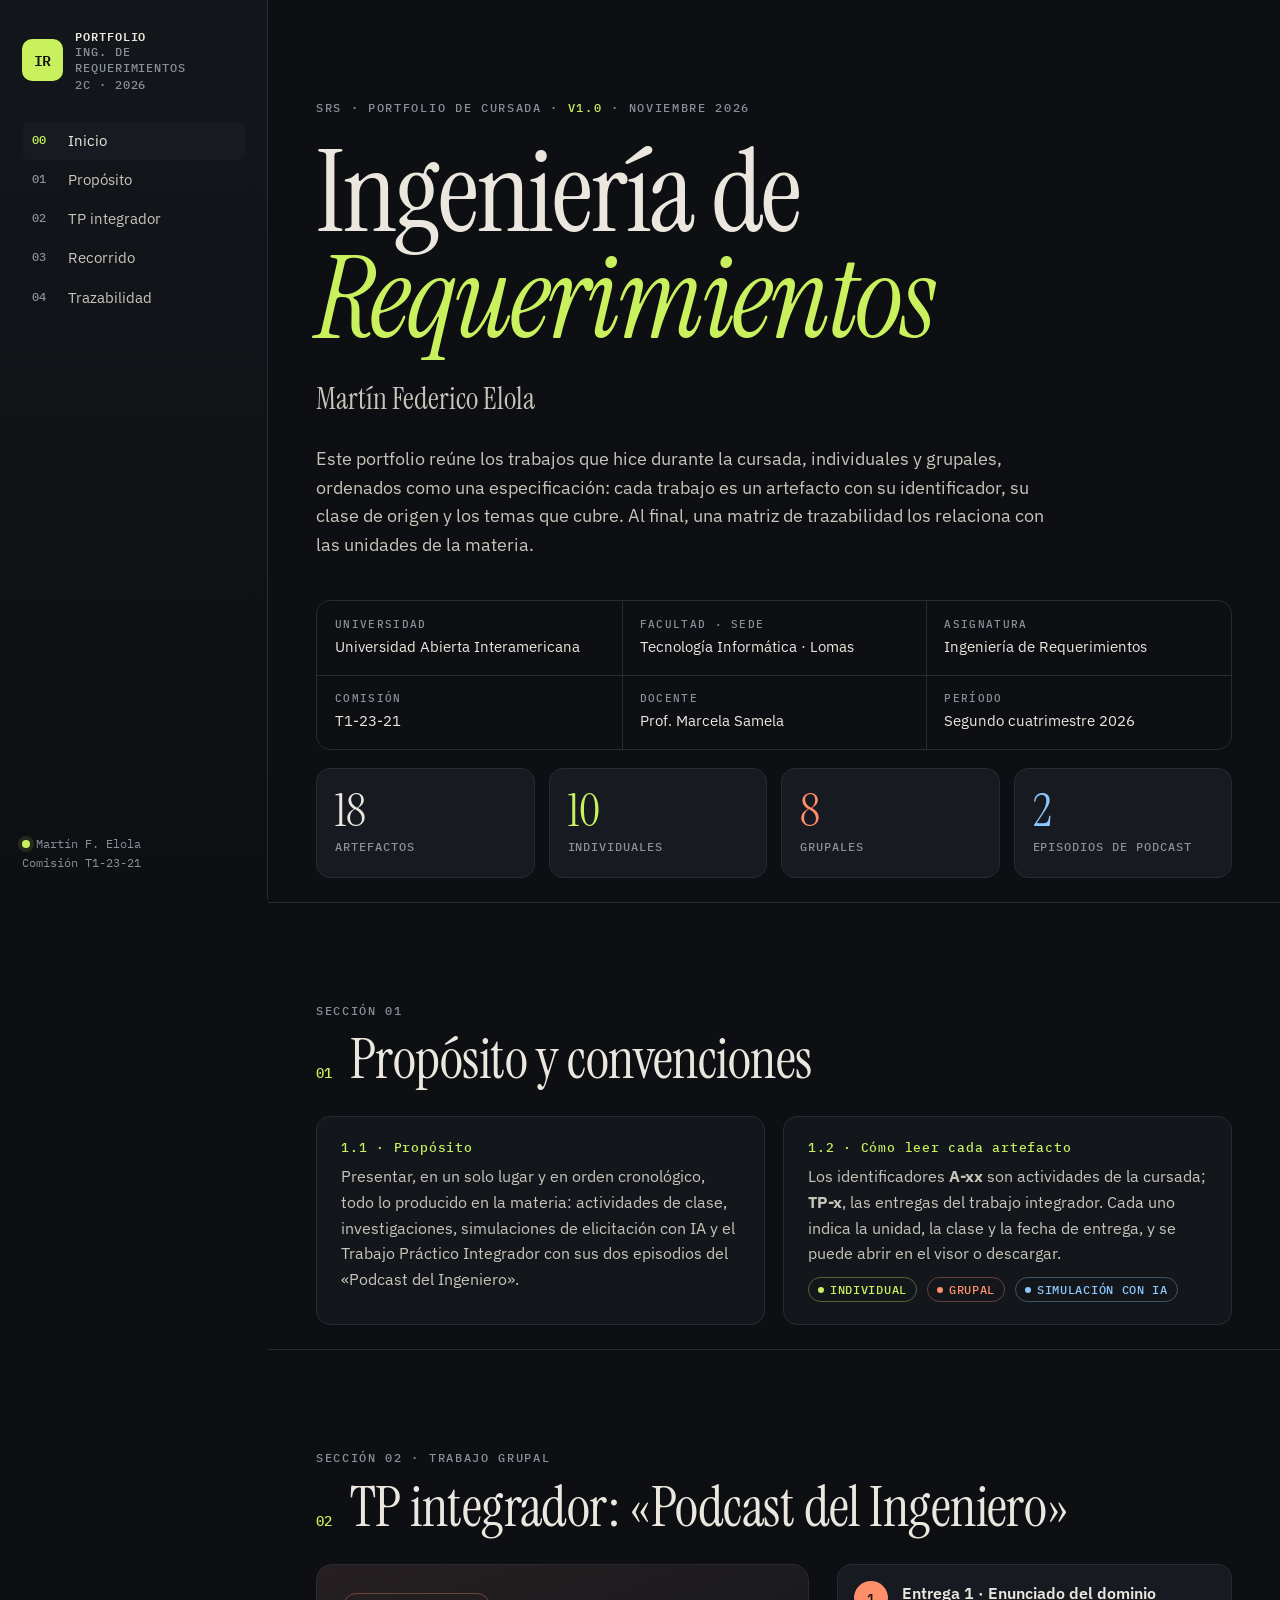
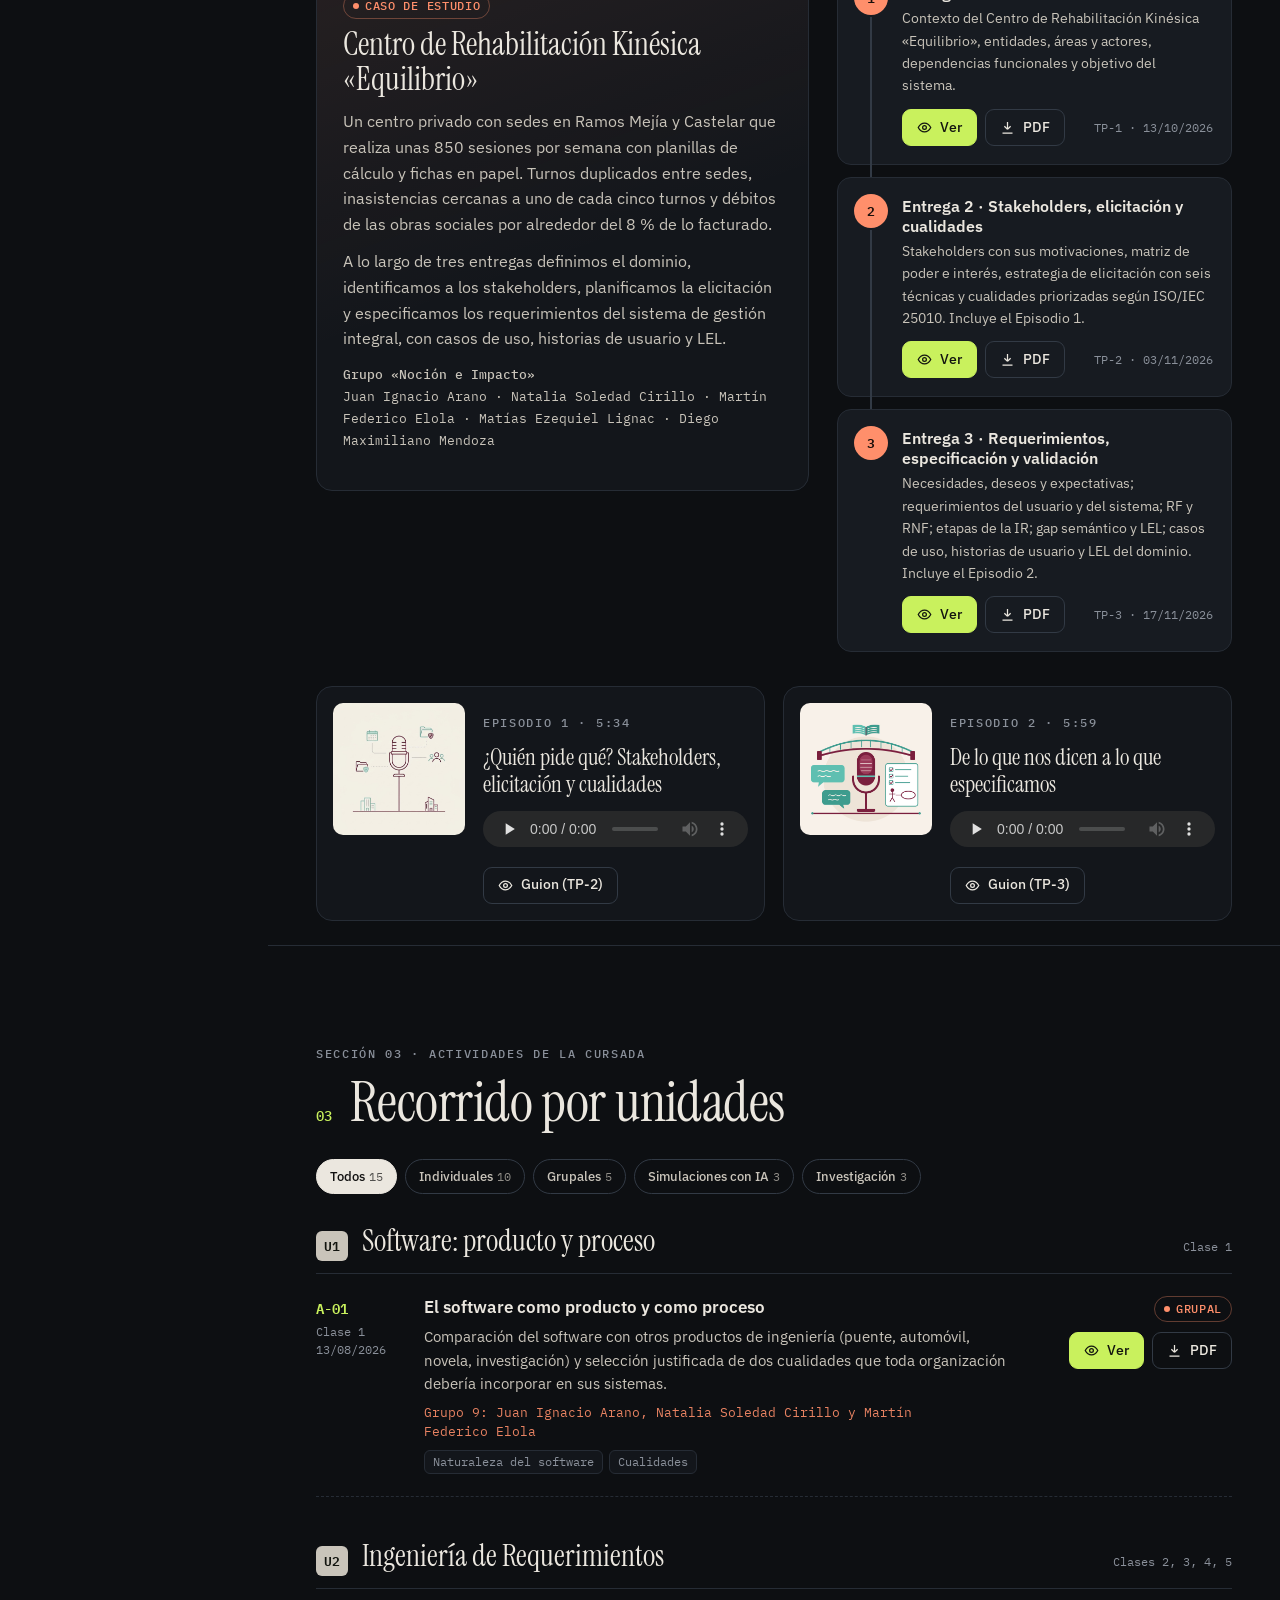
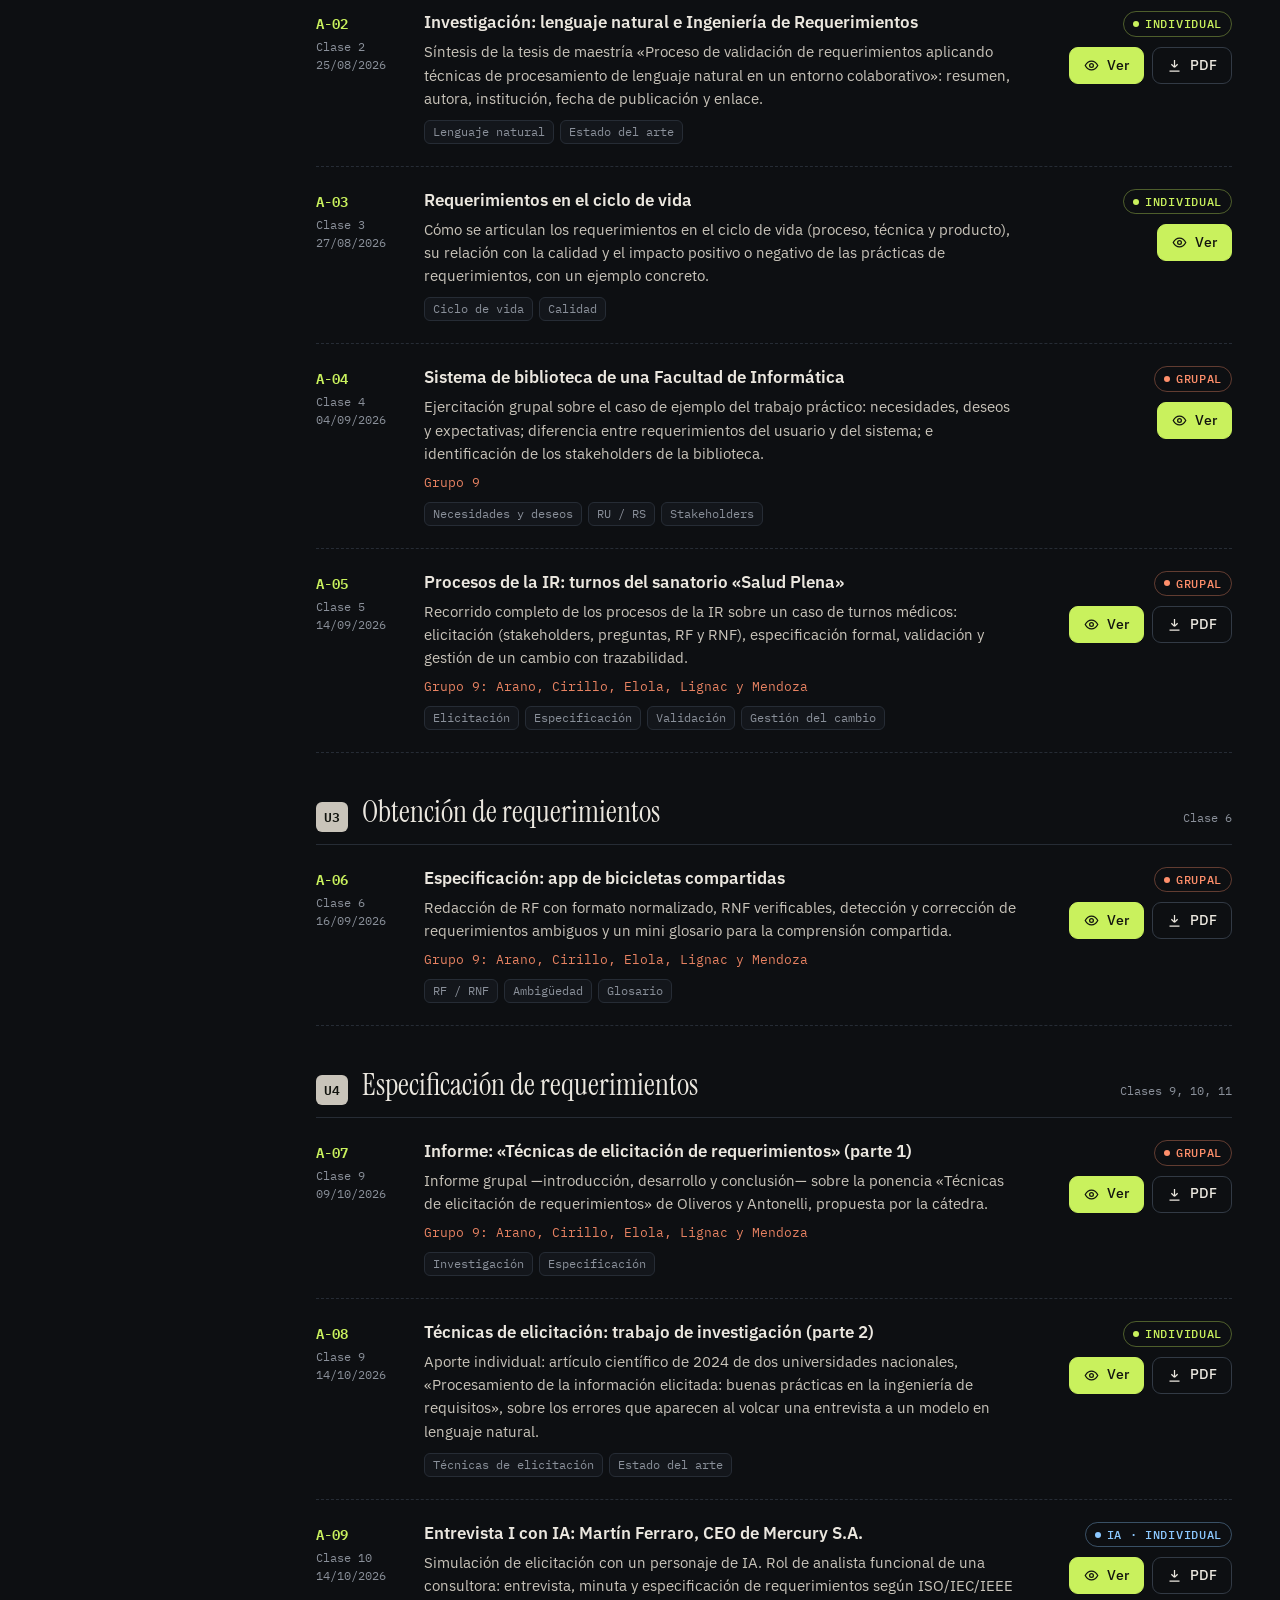
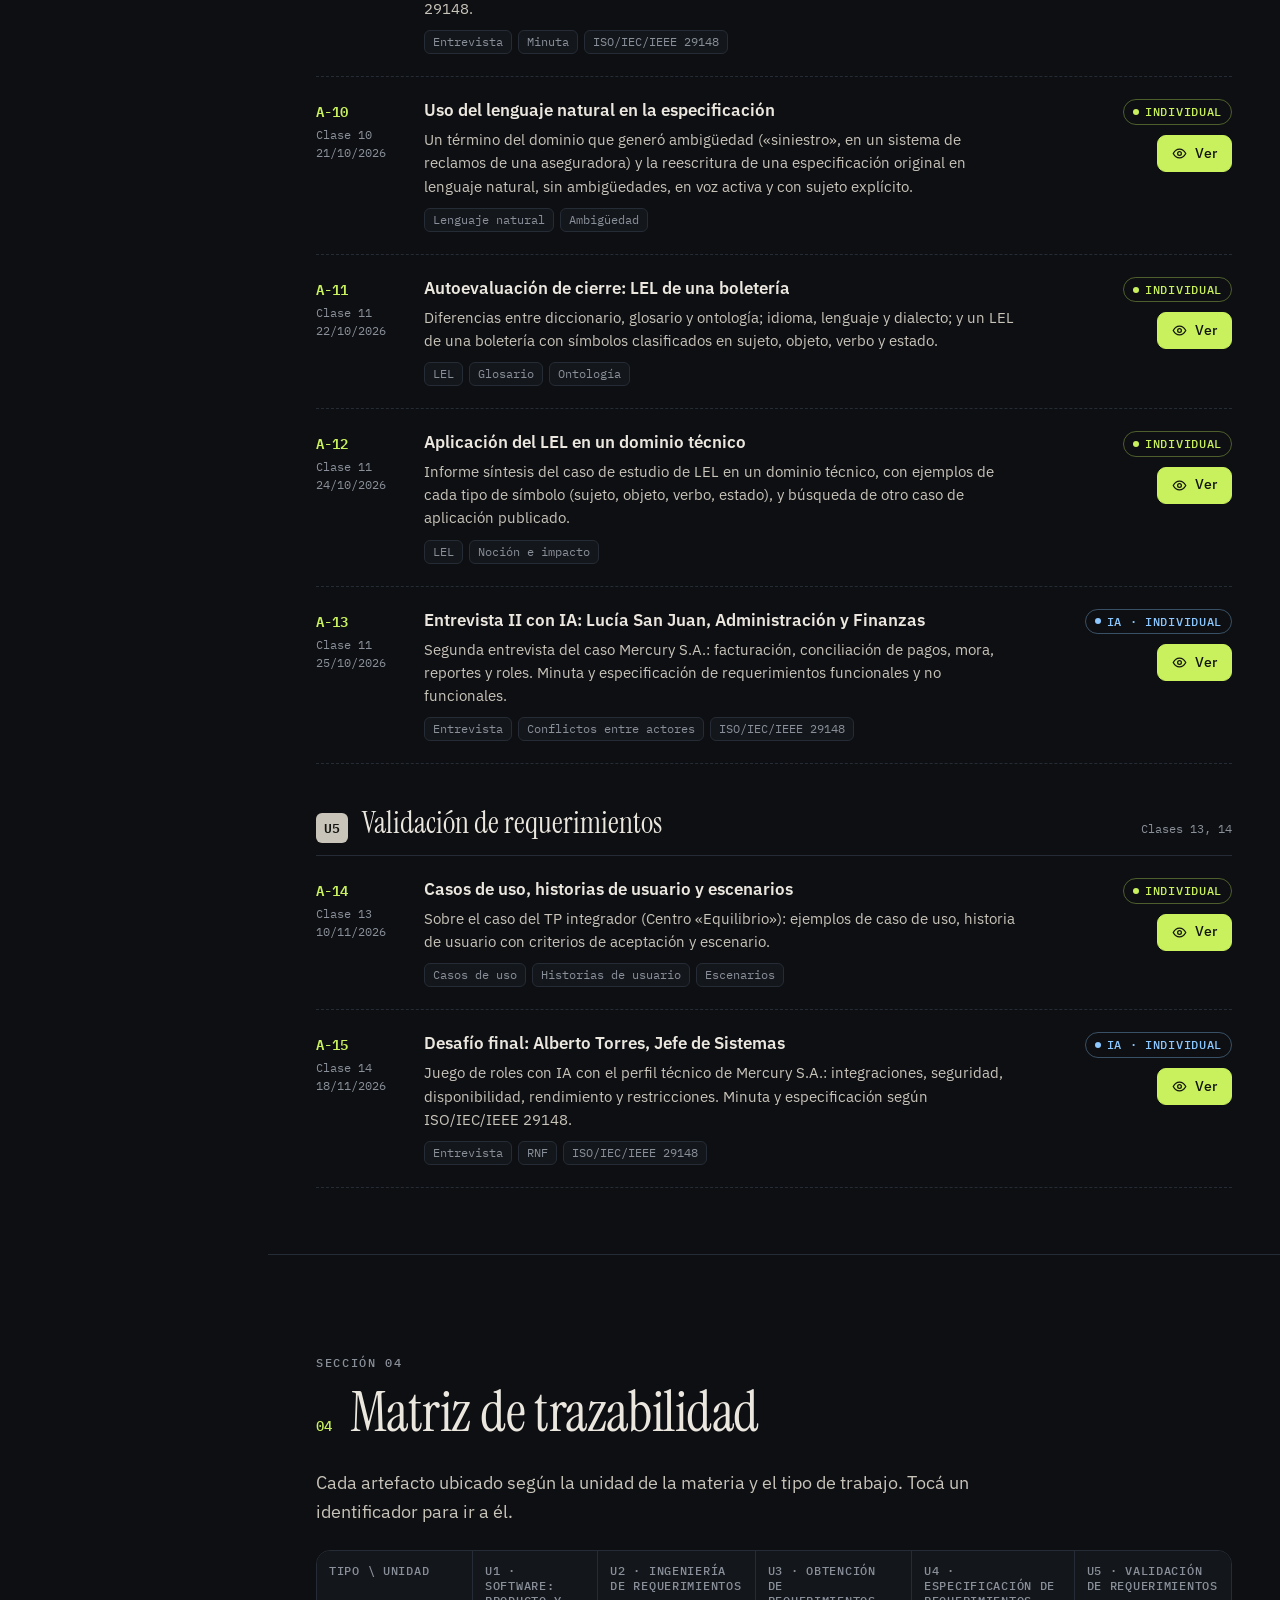
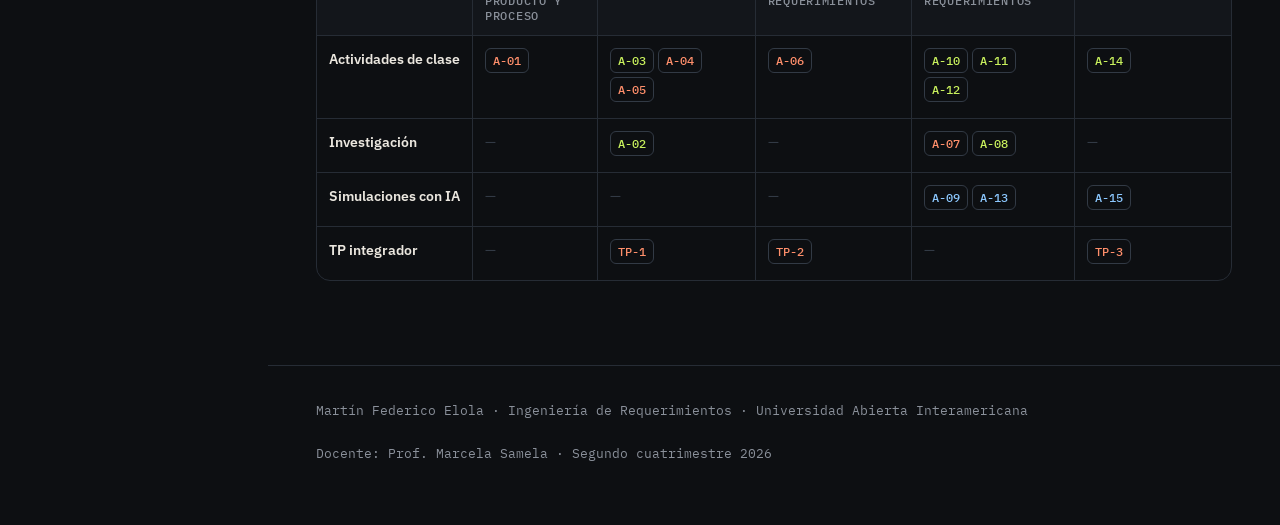
==== index.html @ 02b5be99 "Portfolio de Ingeniería de Requerimientos Sitio estático con todos los trabajos de la cursada (indiv" ====
<!doctype html>
<html lang="es">
<head>
  <meta charset="utf-8">
  <meta name="viewport" content="width=device-width, initial-scale=1">
  <title>Ingeniería de Requerimientos · Portfolio · Martín F. Elola</title>
  <meta name="description" content="Portfolio de cursada de Ingeniería de Requerimientos (UAI, 2C 2026): trabajos individuales y grupales, TP integrador «Podcast del Ingeniero» y simulaciones de elicitación con IA.">
  <meta name="theme-color" content="#0d0f12">
  <meta property="og:title" content="Ingeniería de Requerimientos · Portfolio de Martín F. Elola">
  <meta property="og:description" content="Trabajos individuales y grupales de la cursada, TP integrador y episodios del «Podcast del Ingeniero».">
  <meta property="og:image" content="assets/img/portada-ep2.jpg">
  <link rel="icon" href="data:image/svg+xml,%3Csvg xmlns='http://www.w3.org/2000/svg' viewBox='0 0 64 64'%3E%3Crect width='64' height='64' rx='14' fill='%23c9f15d'/%3E%3Ctext x='32' y='41' font-family='monospace' font-size='26' font-weight='700' text-anchor='middle' fill='%2312140f'%3EIR%3C/text%3E%3C/svg%3E">
  <link rel="preconnect" href="https://fonts.googleapis.com">
  <link rel="preconnect" href="https://fonts.gstatic.com" crossorigin>
  <link href="https://fonts.googleapis.com/css2?family=IBM+Plex+Mono:wght@400;500;600&family=IBM+Plex+Sans:wght@400;500;600&family=Instrument+Serif:ital@0;1&display=swap" rel="stylesheet">
  <link rel="stylesheet" href="assets/css/styles.css">
</head>
<body>
<a class="skip" href="#contenido">Saltar al contenido</a>
<div class="shell">
  <nav class="rail" aria-label="Secciones">
    <a class="brand" href="#inicio">
      <span class="brand-mark">IR</span>
      <span class="brand-txt"><b>Portfolio</b>Ing. de Requerimientos<br>2C · 2026</span>
    </a>
    <ul class="toc">
      <li><a href="#inicio"><span>00</span>Inicio</a></li>
      <li><a href="#proposito"><span>01</span>Propósito</a></li>
      <li><a href="#tp"><span>02</span>TP integrador</a></li>
      <li><a href="#recorrido"><span>03</span>Recorrido</a></li>
      <li><a href="#matriz"><span>04</span>Trazabilidad</a></li>
    </ul>
    <div class="rail-foot"><span class="dot"></span>Martín F. Elola<br>Comisión T1-23-21</div>
  </nav>

  <main id="contenido">
    <!-- 00 · Inicio -->
    <section class="block hero" id="inicio">
      <div class="wrap">
        <p class="kicker">SRS · Portfolio de cursada · <b>v1.0</b> · noviembre 2026</p>
        <h1>Ingeniería de <em>Requerimientos</em></h1>
        <p class="who">Martín Federico Elola</p>
        <p class="lede">Este portfolio reúne los trabajos que hice durante la cursada, individuales y grupales, ordenados como una especificación: cada trabajo es un artefacto con su identificador, su clase de origen y los temas que cubre. Al final, una matriz de trazabilidad los relaciona con las unidades de la materia.</p>
        <dl class="meta">
          <div><dt>Universidad</dt><dd>Universidad Abierta Interamericana</dd></div>
          <div><dt>Facultad · Sede</dt><dd>Tecnología Informática · Lomas</dd></div>
          <div><dt>Asignatura</dt><dd>Ingeniería de Requerimientos</dd></div>
          <div><dt>Comisión</dt><dd>T1-23-21</dd></div>
          <div><dt>Docente</dt><dd>Prof. Marcela Samela</dd></div>
          <div><dt>Período</dt><dd>Segundo cuatrimestre 2026</dd></div>
        </dl>
        <div class="stats" id="stats"></div>
      </div>
    </section>

    <!-- 01 · Propósito -->
    <section class="block" id="proposito">
      <div class="wrap">
        <p class="kicker">Sección 01</p>
        <div class="h-sec"><span class="num">01</span><h2>Propósito y convenciones</h2></div>
        <div class="spec">
          <article>
            <h3>1.1 · Propósito</h3>
            <p>Presentar, en un solo lugar y en orden cronológico, todo lo producido en la materia: actividades de clase, investigaciones, simulaciones de elicitación con IA y el Trabajo Práctico Integrador con sus dos episodios del «Podcast del Ingeniero».</p>
          </article>
          <article>
            <h3>1.2 · Cómo leer cada artefacto</h3>
            <p>Los identificadores <b>A-xx</b> son actividades de la cursada; <b>TP-x</b>, las entregas del trabajo integrador. Cada uno indica la unidad, la clase y la fecha de entrega, y se puede abrir en el visor o descargar.</p>
            <div class="legend">
              <span class="badge b-individual">Individual</span>
              <span class="badge b-grupal">Grupal</span>
              <span class="badge b-ia">Simulación con IA</span>
            </div>
          </article>
        </div>
      </div>
    </section>

    <!-- 02 · TP integrador -->
    <section class="block" id="tp">
      <div class="wrap">
        <p class="kicker">Sección 02 · Trabajo grupal</p>
        <div class="h-sec"><span class="num">02</span><h2>TP integrador: «Podcast del Ingeniero»</h2></div>
        <div class="case">
          <div class="case-card">
            <span class="badge b-grupal">Caso de estudio</span>
            <h3>Centro de Rehabilitación Kinésica «Equilibrio»</h3>
            <p>Un centro privado con sedes en Ramos Mejía y Castelar que realiza unas 850 sesiones por semana con planillas de cálculo y fichas en papel. Turnos duplicados entre sedes, inasistencias cercanas a uno de cada cinco turnos y débitos de las obras sociales por alrededor del 8 % de lo facturado.</p>
            <p>A lo largo de tres entregas definimos el dominio, identificamos a los stakeholders, planificamos la elicitación y especificamos los requerimientos del sistema de gestión integral, con casos de uso, historias de usuario y LEL.</p>
            <p class="team" id="team"></p>
          </div>
          <ol class="pipeline" id="pipeline"></ol>
        </div>
        <div class="episodes" id="episodes"></div>
      </div>
    </section>

    <!-- 03 · Recorrido -->
    <section class="block" id="recorrido">
      <div class="wrap">
        <p class="kicker">Sección 03 · Actividades de la cursada</p>
        <div class="h-sec"><span class="num">03</span><h2>Recorrido por unidades</h2></div>
        <div class="filters" role="group" aria-label="Filtrar artefactos" id="filters"></div>
        <div id="units"></div>
      </div>
    </section>

    <!-- 04 · Matriz -->
    <section class="block" id="matriz">
      <div class="wrap">
        <p class="kicker">Sección 04</p>
        <div class="h-sec"><span class="num">04</span><h2>Matriz de trazabilidad</h2></div>
        <p class="lede" style="margin-bottom:24px">Cada artefacto ubicado según la unidad de la materia y el tipo de trabajo. Tocá un identificador para ir a él.</p>
        <div class="matrix-wrap"><table class="matrix" id="matrix"></table></div>
      </div>
    </section>

    <footer>
      <div class="wrap">
        <span>Martín Federico Elola · Ingeniería de Requerimientos · Universidad Abierta Interamericana</span>
        <span>Docente: Prof. Marcela Samela · Segundo cuatrimestre 2026</span>
      </div>
    </footer>
  </main>
</div>
<script src="assets/js/data.js"></script>
<script src="assets/js/app.js"></script>
</body>
</html>
---- assets/css/styles.css ----
:root {
  --bg: #0d0f12;
  --bg-2: #13161b;
  --panel: #171b21;
  --line: #262c35;
  --line-2: #323a45;
  --ink: #ebe7df;
  --ink-2: #c9c4ba;
  --muted: #8a909a;
  --lime: #c9f15d;
  --coral: #ff8f6b;
  --sky: #8cc8ff;
  --serif: "Instrument Serif", "Times New Roman", serif;
  --sans: "IBM Plex Sans", system-ui, -apple-system, "Segoe UI", sans-serif;
  --mono: "IBM Plex Mono", ui-monospace, "Cascadia Mono", monospace;
  --rail: 268px;
}
* { box-sizing: border-box; }
html { scroll-behavior: smooth; scroll-padding-top: 24px; }
body {
  margin: 0; background: var(--bg); color: var(--ink);
  font: 16px/1.6 var(--sans); -webkit-font-smoothing: antialiased;
  background-image:
    linear-gradient(var(--bg) 0 0),
    radial-gradient(1200px 600px at 85% -10%, rgba(201,241,93,.07), transparent 60%);
  background-blend-mode: normal;
}
a { color: inherit; }
::selection { background: var(--lime); color: #111; }
.skip { position: absolute; left: -999px; top: 8px; background: var(--lime); color: #111; padding: 8px 12px; z-index: 50; }
.skip:focus { left: 8px; }
:focus-visible { outline: 2px solid var(--lime); outline-offset: 3px; border-radius: 4px; }

/* ---------- layout ---------- */
.shell { display: grid; grid-template-columns: var(--rail) 1fr; min-height: 100vh; }
.rail {
  position: sticky; top: 0; height: 100vh; overflow-y: auto;
  border-right: 1px solid var(--line); padding: 28px 22px; display: flex; flex-direction: column; gap: 28px;
  background: linear-gradient(180deg, var(--bg-2), var(--bg));
}
.brand { display: flex; align-items: center; gap: 12px; text-decoration: none; }
.brand-mark {
  width: 42px; height: 42px; border-radius: 10px; display: grid; place-items: center;
  background: var(--lime); color: #12140f; font: 600 15px/1 var(--mono); letter-spacing: -.5px;
}
.brand-txt { font: 500 12px/1.35 var(--mono); color: var(--muted); text-transform: uppercase; letter-spacing: .08em; }
.brand-txt b { display: block; color: var(--ink); font-weight: 600; }
.toc { list-style: none; margin: 0; padding: 0; counter-reset: toc; }
.toc a {
  display: grid; grid-template-columns: 30px 1fr; gap: 6px; padding: 8px 10px; border-radius: 8px;
  text-decoration: none; color: var(--ink-2); font-size: 14.5px;
}
.toc a span { font: 500 12px/1.9 var(--mono); color: var(--muted); }
.toc a:hover, .toc a.on { background: var(--panel); color: var(--ink); }
.toc a.on span { color: var(--lime); }
.rail-foot { margin-top: auto; font: 12px/1.6 var(--mono); color: var(--muted); }
.rail-foot .dot { display: inline-block; width: 8px; height: 8px; border-radius: 50%; background: var(--lime); margin-right: 6px; box-shadow: 0 0 0 4px rgba(201,241,93,.12); }

main { min-width: 0; }
.wrap { max-width: 1060px; margin: 0 auto; padding: 0 48px; }
section.block { padding: 88px 0 24px; border-top: 1px solid var(--line); }
section.block:first-of-type { border-top: 0; }

/* ---------- headings ---------- */
.kicker { font: 500 12px/1.4 var(--mono); letter-spacing: .14em; text-transform: uppercase; color: var(--muted); }
.kicker b { color: var(--lime); font-weight: 500; }
h1, h2, h3 { font-weight: 400; margin: 0; }
.h-sec { display: flex; align-items: baseline; gap: 18px; margin: 10px 0 28px; }
.h-sec .num { font: 500 14px var(--mono); color: var(--lime); }
.h-sec h2 { font: 400 clamp(36px, 5vw, 56px)/1.02 var(--serif); letter-spacing: -.01em; }
.lede { font-size: 18px; color: var(--ink-2); max-width: 68ch; }

/* ---------- hero ---------- */
.hero { padding: 72px 0 56px; }
.hero h1 { font: 400 clamp(54px, 9vw, 118px)/.92 var(--serif); letter-spacing: -.02em; margin: 22px 0 18px; }
.hero h1 em { color: var(--lime); font-style: italic; }
.hero .who { font: 400 clamp(22px, 2.6vw, 30px)/1.2 var(--serif); color: var(--ink-2); margin-bottom: 28px; }
.meta { display: grid; grid-template-columns: repeat(3, 1fr); gap: 0; border: 1px solid var(--line); border-radius: 14px; overflow: hidden; margin-top: 40px; }
.meta div { padding: 16px 18px; border-right: 1px solid var(--line); border-bottom: 1px solid var(--line); margin: 0 -1px -1px 0; }
.meta dt { font: 500 11px var(--mono); letter-spacing: .12em; text-transform: uppercase; color: var(--muted); margin-bottom: 4px; }
.meta dd { margin: 0; font-size: 15px; }
.stats { display: grid; grid-template-columns: repeat(4, 1fr); gap: 14px; margin-top: 18px; }
.stat { background: var(--panel); border: 1px solid var(--line); border-radius: 14px; padding: 18px; }
.stat strong { display: block; font: 400 46px/1 var(--serif); }
.stat span { font: 500 12px var(--mono); color: var(--muted); text-transform: uppercase; letter-spacing: .08em; }
.stat.lime strong { color: var(--lime); } .stat.coral strong { color: var(--coral); } .stat.sky strong { color: var(--sky); }

/* ---------- spec (propósito) ---------- */
.spec { display: grid; grid-template-columns: 1fr 1fr; gap: 18px; }
.spec article { border: 1px solid var(--line); border-radius: 14px; padding: 22px 24px; background: var(--bg-2); }
.spec h3 { font: 500 13px var(--mono); color: var(--lime); letter-spacing: .06em; margin-bottom: 8px; }
.spec p { margin: 0; color: var(--ink-2); }
.legend { display: flex; flex-wrap: wrap; gap: 10px; margin-top: 10px; }

/* ---------- badges / tags ---------- */
.badge { display: inline-flex; align-items: center; gap: 6px; font: 500 11.5px/1 var(--mono); letter-spacing: .06em; text-transform: uppercase; padding: 6px 9px; border-radius: 999px; border: 1px solid; white-space: nowrap; }
.badge::before { content: ""; width: 6px; height: 6px; border-radius: 50%; background: currentColor; }
.b-individual { color: var(--lime); border-color: rgba(201,241,93,.35); }
.b-grupal { color: var(--coral); border-color: rgba(255,143,107,.35); }
.b-ia { color: var(--sky); border-color: rgba(140,200,255,.35); }
.b-pend { color: var(--muted); border-color: var(--line-2); }
.tags { display: flex; flex-wrap: wrap; gap: 6px; margin-top: 10px; }
.tag { font: 12px/1 var(--mono); color: var(--muted); background: var(--bg-2); border: 1px solid var(--line); padding: 5px 8px; border-radius: 6px; }

/* ---------- buttons ---------- */
.btn { display: inline-flex; align-items: center; gap: 8px; font: 500 13.5px/1 var(--sans); padding: 10px 14px; border-radius: 9px; text-decoration: none; border: 1px solid var(--line-2); color: var(--ink); background: transparent; cursor: pointer; transition: .15s; }
.btn:hover { border-color: var(--ink-2); background: var(--panel); }
.btn.primary { background: var(--lime); color: #12140f; border-color: var(--lime); }
.btn.primary:hover { filter: brightness(1.06); background: var(--lime); }
.btn[aria-disabled="true"] { opacity: .45; pointer-events: none; }
.btn svg { width: 15px; height: 15px; }

/* ---------- TP integrador ---------- */
.case { display: grid; grid-template-columns: 1.25fr 1fr; gap: 28px; align-items: start; }
.case-card { border: 1px solid var(--line); border-radius: 16px; padding: 26px; background: linear-gradient(160deg, rgba(255,143,107,.08), transparent 55%), var(--bg-2); }
.case-card h3 { font: 400 32px/1.1 var(--serif); margin: 8px 0 12px; }
.case-card p { color: var(--ink-2); margin: 0 0 12px; }
.team { font: 13px/1.7 var(--mono); color: var(--muted); }
.team b { color: var(--ink-2); font-weight: 500; }
.pipeline { list-style: none; margin: 0; padding: 0; display: grid; gap: 12px; }
.pipeline li { position: relative; border: 1px solid var(--line); border-radius: 14px; padding: 18px 18px 18px 64px; background: var(--panel); }
.pipeline li::before { content: attr(data-step); position: absolute; left: 16px; top: 16px; width: 34px; height: 34px; border-radius: 50%; display: grid; place-items: center; font: 600 13px var(--mono); background: var(--coral); color: #1a0f0b; }
.pipeline li:not(:last-child)::after { content: ""; position: absolute; left: 32px; top: 52px; bottom: -14px; width: 2px; background: var(--line-2); }
.pipeline h4 { margin: 0 0 4px; font: 600 15.5px var(--sans); }
.pipeline p { margin: 0 0 12px; font-size: 14px; color: var(--ink-2); }
.pipeline .row { display: flex; gap: 8px; flex-wrap: wrap; align-items: center; }
.pipeline .date { font: 12px var(--mono); color: var(--muted); margin-left: auto; }

.episodes { display: grid; grid-template-columns: 1fr 1fr; gap: 18px; margin-top: 34px; }
.ep { display: grid; grid-template-columns: 132px 1fr; gap: 18px; border: 1px solid var(--line); border-radius: 16px; padding: 16px; background: var(--bg-2); }
.ep img { width: 132px; height: 132px; border-radius: 10px; object-fit: cover; display: block; }
.ep h4 { margin: 6px 0 10px; font: 400 23px/1.15 var(--serif); }
.ep audio { width: 100%; height: 36px; margin-top: 4px; filter: invert(.88) hue-rotate(180deg); border-radius: 8px; }
.ep .row { display: flex; gap: 8px; flex-wrap: wrap; margin-top: 12px; }

/* ---------- recorrido ---------- */
.filters { display: flex; flex-wrap: wrap; gap: 8px; margin: 0 0 30px; }
.chip { font: 500 13px var(--sans); color: var(--ink-2); background: transparent; border: 1px solid var(--line-2); padding: 8px 13px; border-radius: 999px; cursor: pointer; }
.chip[aria-pressed="true"] { background: var(--ink); color: #111; border-color: var(--ink); }
.chip .n { font: 12px var(--mono); opacity: .7; margin-left: 4px; }
.unit { margin-bottom: 42px; }
.unit-h { display: flex; align-items: baseline; gap: 14px; padding-bottom: 12px; border-bottom: 1px solid var(--line); }
.unit-h .u { font: 600 13px var(--mono); color: #12140f; background: var(--ink-2); padding: 4px 8px; border-radius: 6px; }
.unit-h h3 { font: 400 30px/1.1 var(--serif); }
.unit-h .c { margin-left: auto; font: 12px var(--mono); color: var(--muted); }
.item { display: grid; grid-template-columns: 88px 1fr auto; gap: 20px; padding: 22px 0; border-bottom: 1px dashed var(--line); }
.item[hidden] { display: none; }
.item .idc { font: 600 14px var(--mono); color: var(--lime); }
.item .idc small { display: block; font: 12px/1.5 var(--mono); color: var(--muted); margin-top: 4px; }
.item h4 { margin: 0 0 6px; font: 600 17px/1.35 var(--sans); }
.item p { margin: 0; color: var(--ink-2); font-size: 14.5px; max-width: 66ch; }
.item .side { display: flex; flex-direction: column; align-items: flex-end; gap: 10px; min-width: 150px; }
.item .acts { display: flex; gap: 8px; }
.item.tp .idc { color: var(--coral); }
.item .team-line { font: 12.5px/1.5 var(--mono); color: var(--coral); margin-top: 8px; opacity: .9; }

/* ---------- matriz ---------- */
.matrix-wrap { overflow-x: auto; border: 1px solid var(--line); border-radius: 14px; }
table.matrix { border-collapse: collapse; width: 100%; min-width: 720px; font-size: 14px; }
.matrix th, .matrix td { border-bottom: 1px solid var(--line); border-right: 1px solid var(--line); padding: 12px; text-align: left; vertical-align: top; }
.matrix th { font: 500 12px var(--mono); color: var(--muted); text-transform: uppercase; letter-spacing: .06em; background: var(--bg-2); }
.matrix tr > *:last-child { border-right: 0; }
.matrix tbody tr:last-child > * { border-bottom: 0; }
.matrix td a { display: inline-block; font: 500 12px var(--mono); text-decoration: none; padding: 4px 7px; border-radius: 6px; margin: 0 4px 4px 0; border: 1px solid var(--line-2); }
.matrix td a.i { color: var(--lime); } .matrix td a.g { color: var(--coral); } .matrix td a.s { color: var(--sky); }
.matrix td a:hover { background: var(--panel); }
.matrix .rowh { font-weight: 600; white-space: nowrap; }

footer { border-top: 1px solid var(--line); margin-top: 60px; padding: 34px 0 60px; color: var(--muted); font: 13px/1.7 var(--mono); }
footer .wrap { display: flex; justify-content: space-between; gap: 20px; flex-wrap: wrap; }

/* ---------- responsive ---------- */
@media (max-width: 1000px) {
  .shell { grid-template-columns: 1fr; }
  .rail { position: sticky; top: 0; height: auto; z-index: 20; flex-direction: row; align-items: center; padding: 12px 16px; gap: 14px; border-right: 0; border-bottom: 1px solid var(--line); background: rgba(13,15,18,.92); backdrop-filter: blur(10px); overflow-x: auto; }
  .rail .brand-txt, .rail-foot { display: none; }
  .brand-mark { width: 36px; height: 36px; font-size: 13px; flex: none; }
  .toc { display: flex; gap: 2px; }
  .toc a { grid-template-columns: auto auto; white-space: nowrap; padding: 7px 9px; font-size: 13.5px; }
  .wrap { padding: 0 20px; }
  .case, .episodes, .spec { grid-template-columns: 1fr; }
  .stats { grid-template-columns: repeat(2, 1fr); }
  .meta { grid-template-columns: repeat(2, 1fr); }
}
@media (max-width: 640px) {
  .wrap { padding: 0 16px; }
  .hero { padding-top: 40px; }
  section.block { padding-top: 56px; }
  .item { grid-template-columns: 1fr; gap: 10px; }
  .item .side { align-items: flex-start; min-width: 0; }
  .ep { grid-template-columns: 1fr; }
  .ep img { width: 100%; height: auto; aspect-ratio: 1; }
  .toc a span { display: none; }
  .meta { grid-template-columns: 1fr; }
}
@media (prefers-reduced-motion: reduce) { html { scroll-behavior: auto; } }
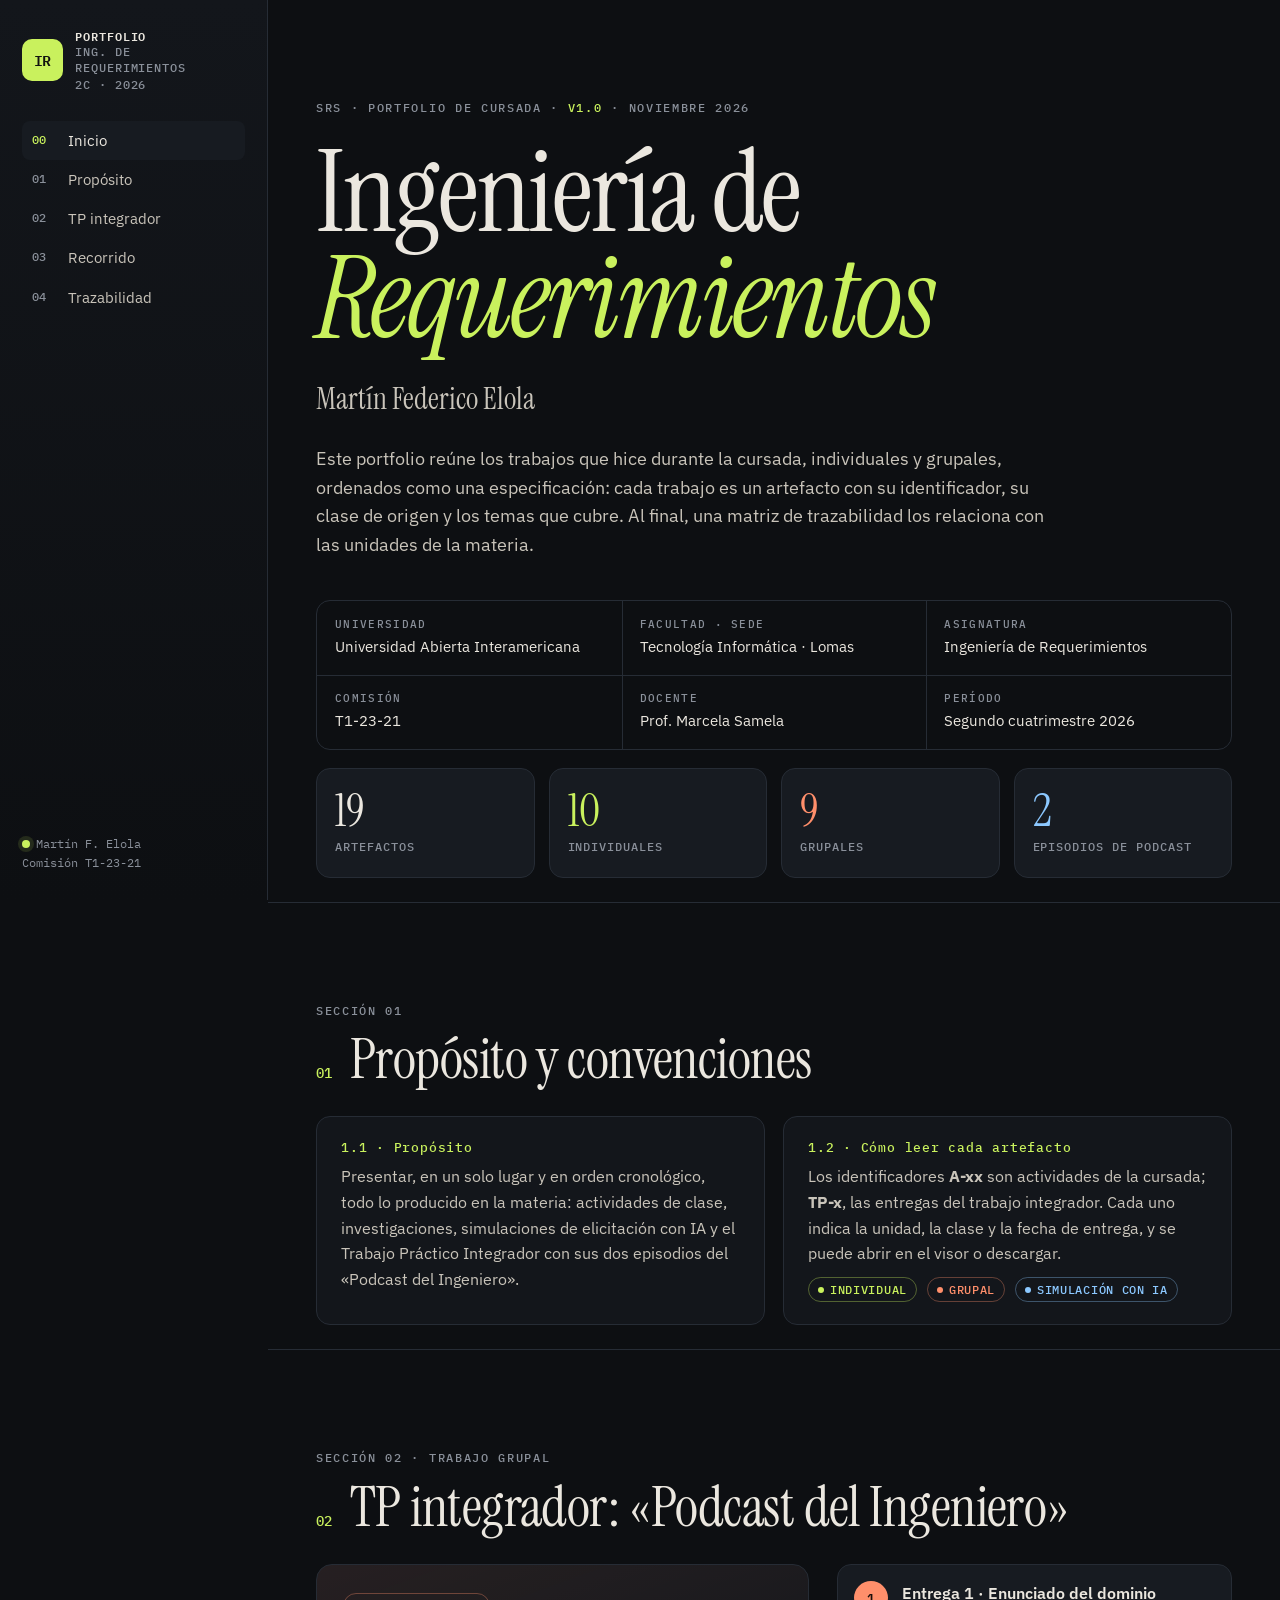
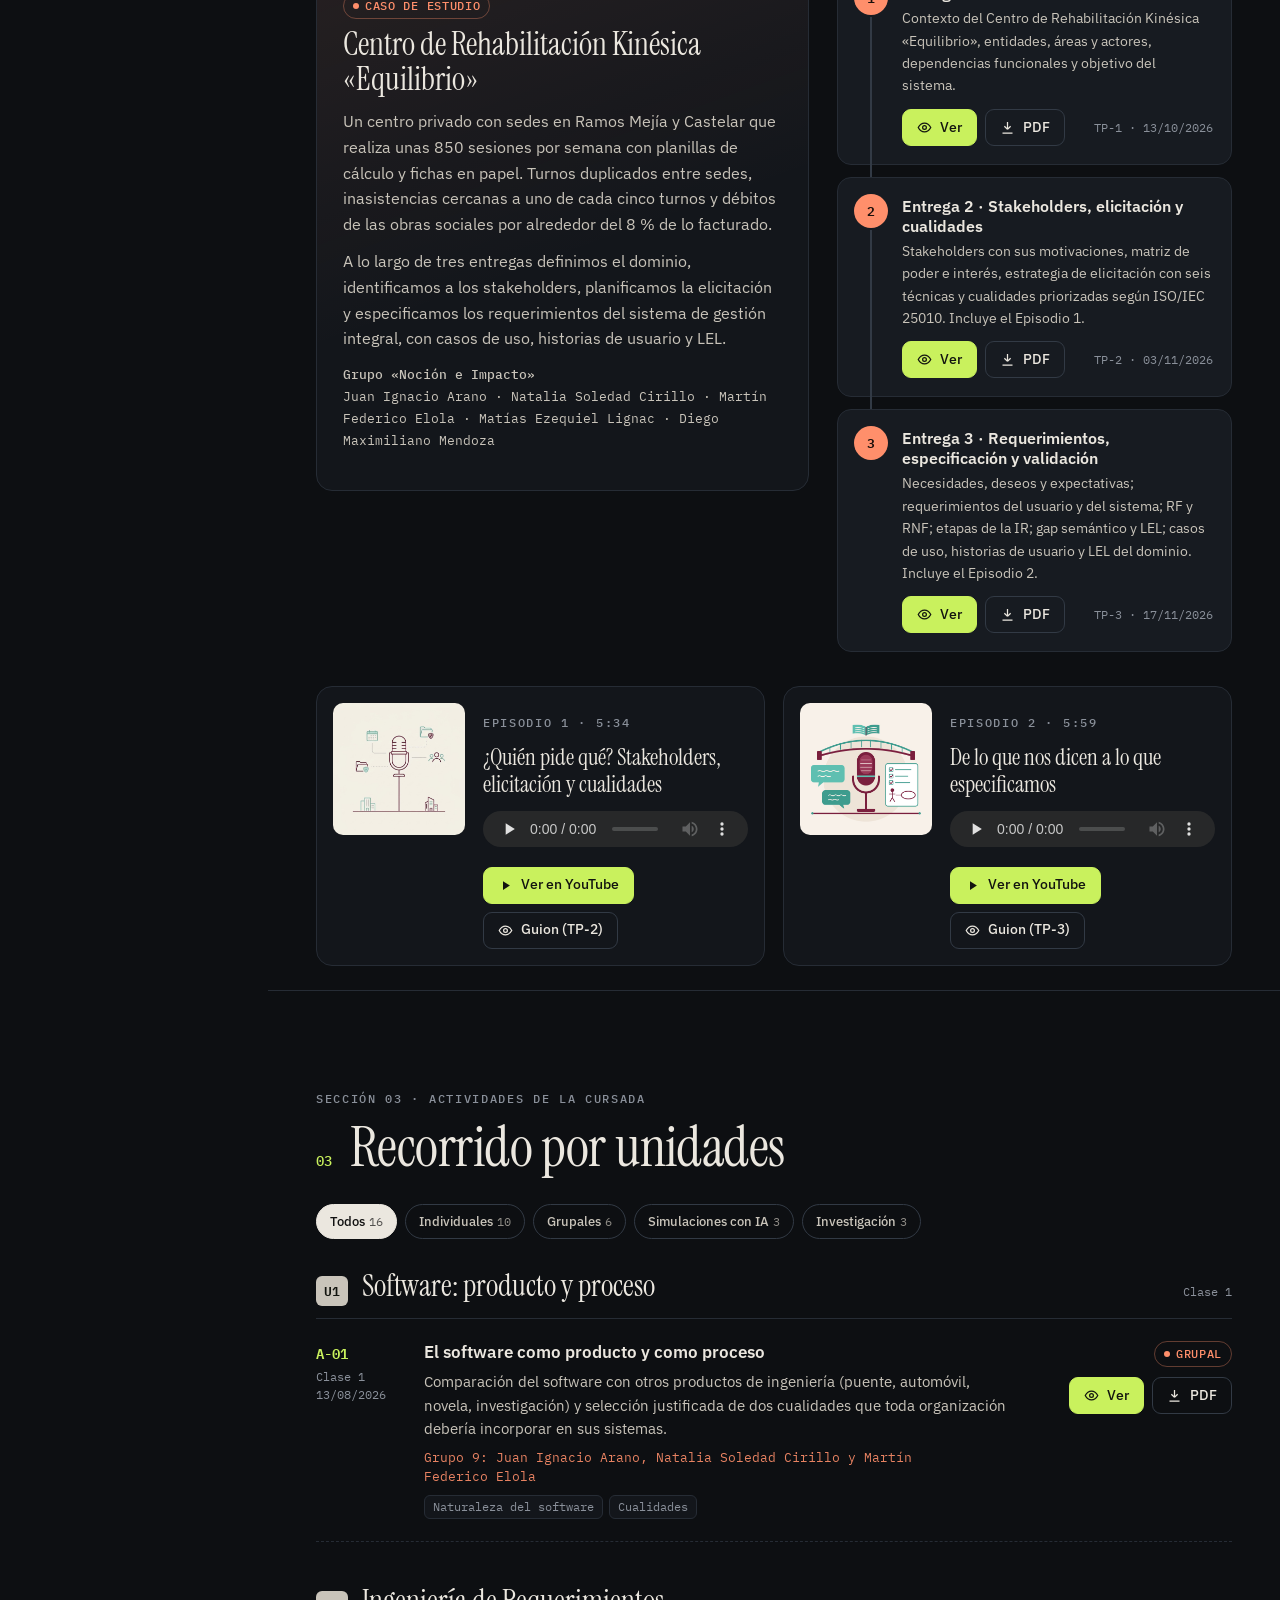
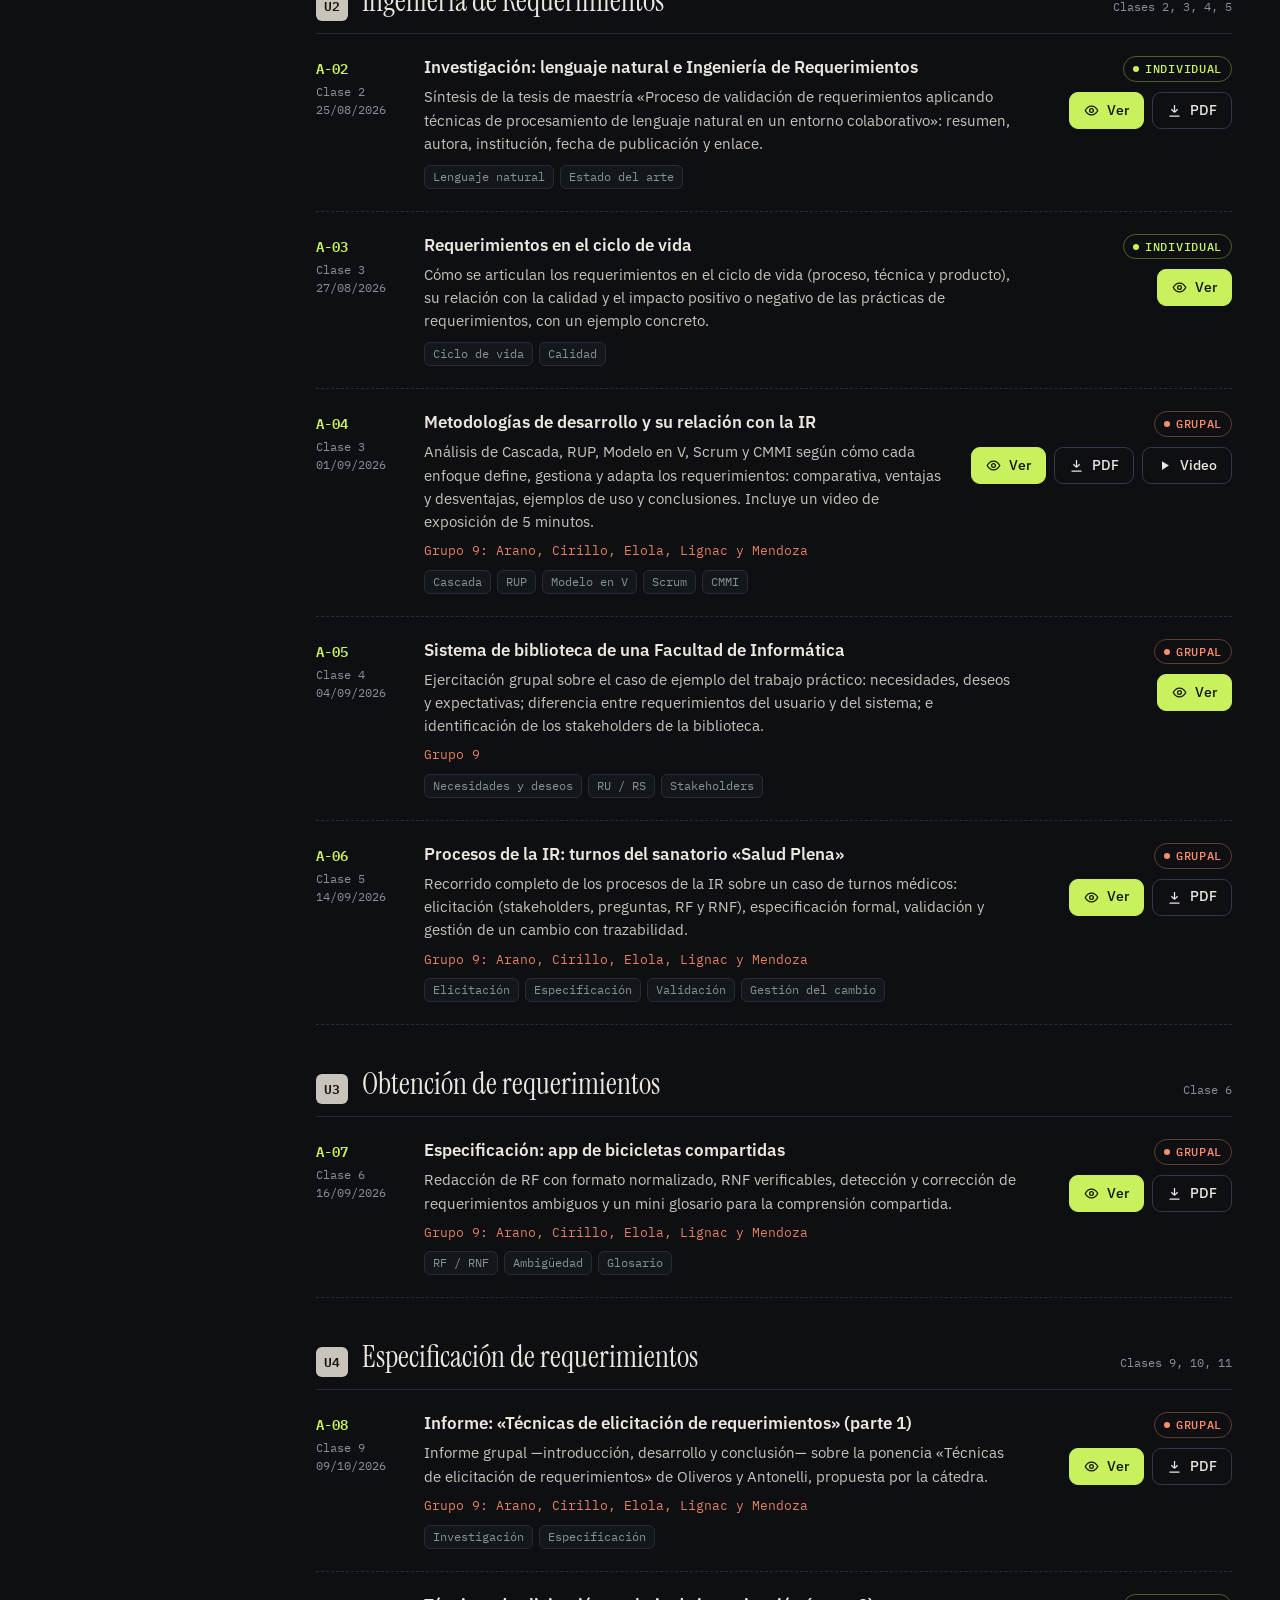
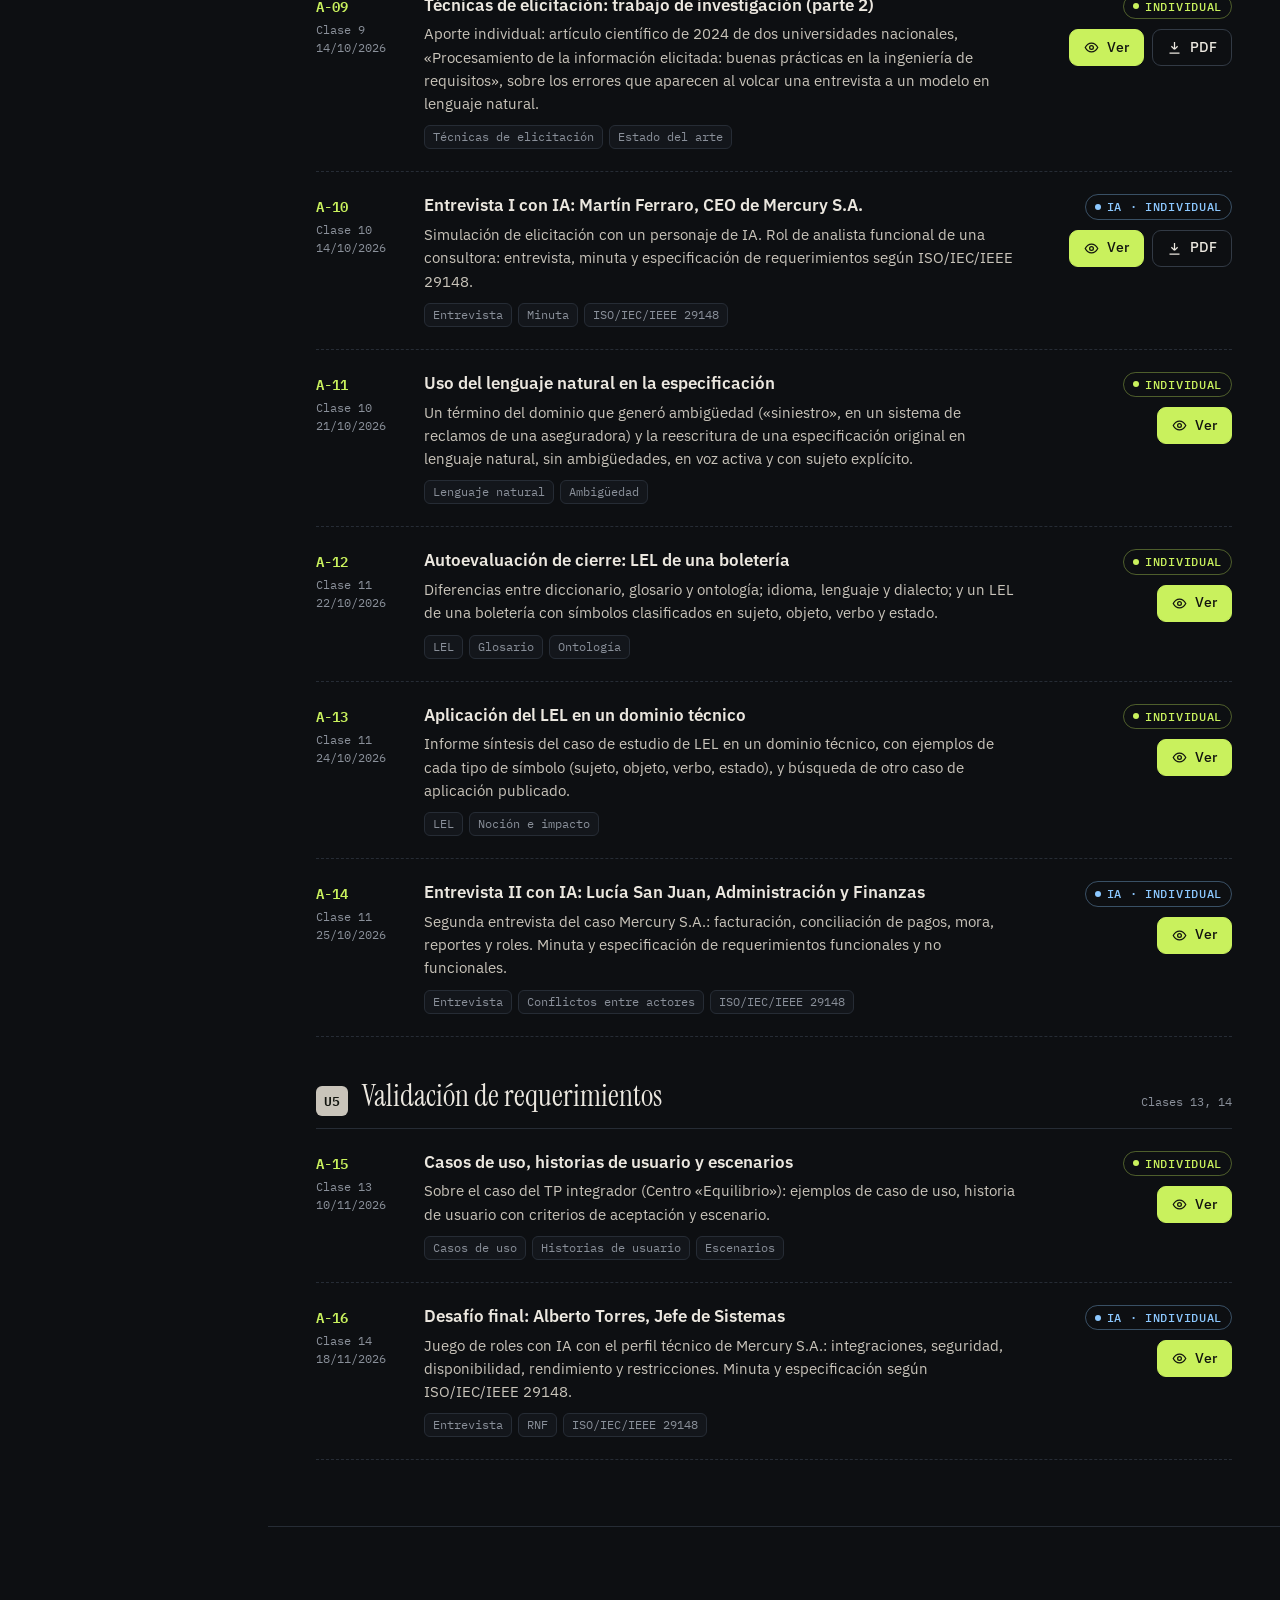
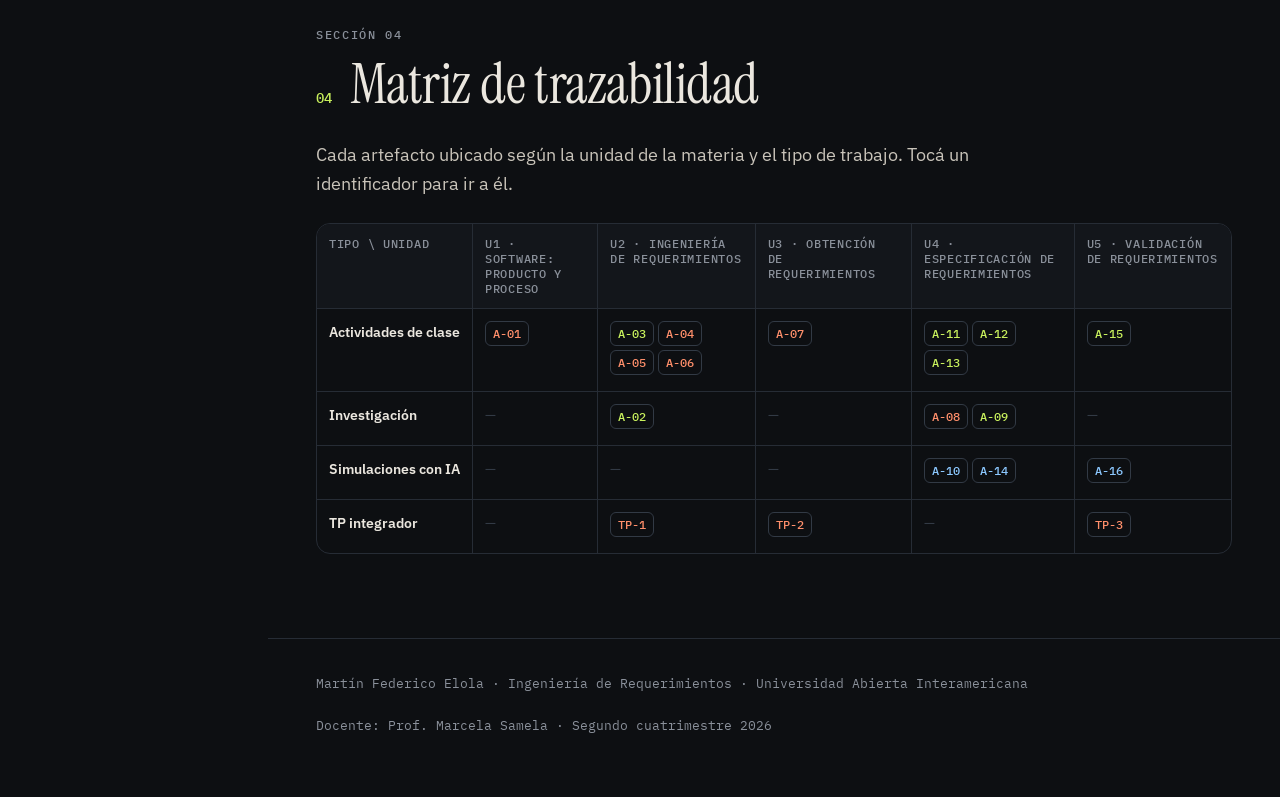
==== commit 604a3501: "Versiona scripts y estilos para evitar mezclas de caché en GitHub Pages Co-Authored-By: Claude Opus " ====
--- a/index.html
+++ b/index.html
@@ -13,7 +13,7 @@
   <link rel="preconnect" href="https://fonts.googleapis.com">
   <link rel="preconnect" href="https://fonts.gstatic.com" crossorigin>
   <link href="https://fonts.googleapis.com/css2?family=IBM+Plex+Mono:wght@400;500;600&family=IBM+Plex+Sans:wght@400;500;600&family=Instrument+Serif:ital@0;1&display=swap" rel="stylesheet">
-  <link rel="stylesheet" href="assets/css/styles.css">
+  <link rel="stylesheet" href="assets/css/styles.css?v=3">
 </head>
 <body>
 <a class="skip" href="#contenido">Saltar al contenido</a>
@@ -123,7 +123,7 @@
     </footer>
   </main>
 </div>
-<script src="assets/js/data.js"></script>
-<script src="assets/js/app.js"></script>
+<script src="assets/js/data.js?v=3"></script>
+<script src="assets/js/app.js?v=3"></script>
 </body>
 </html>
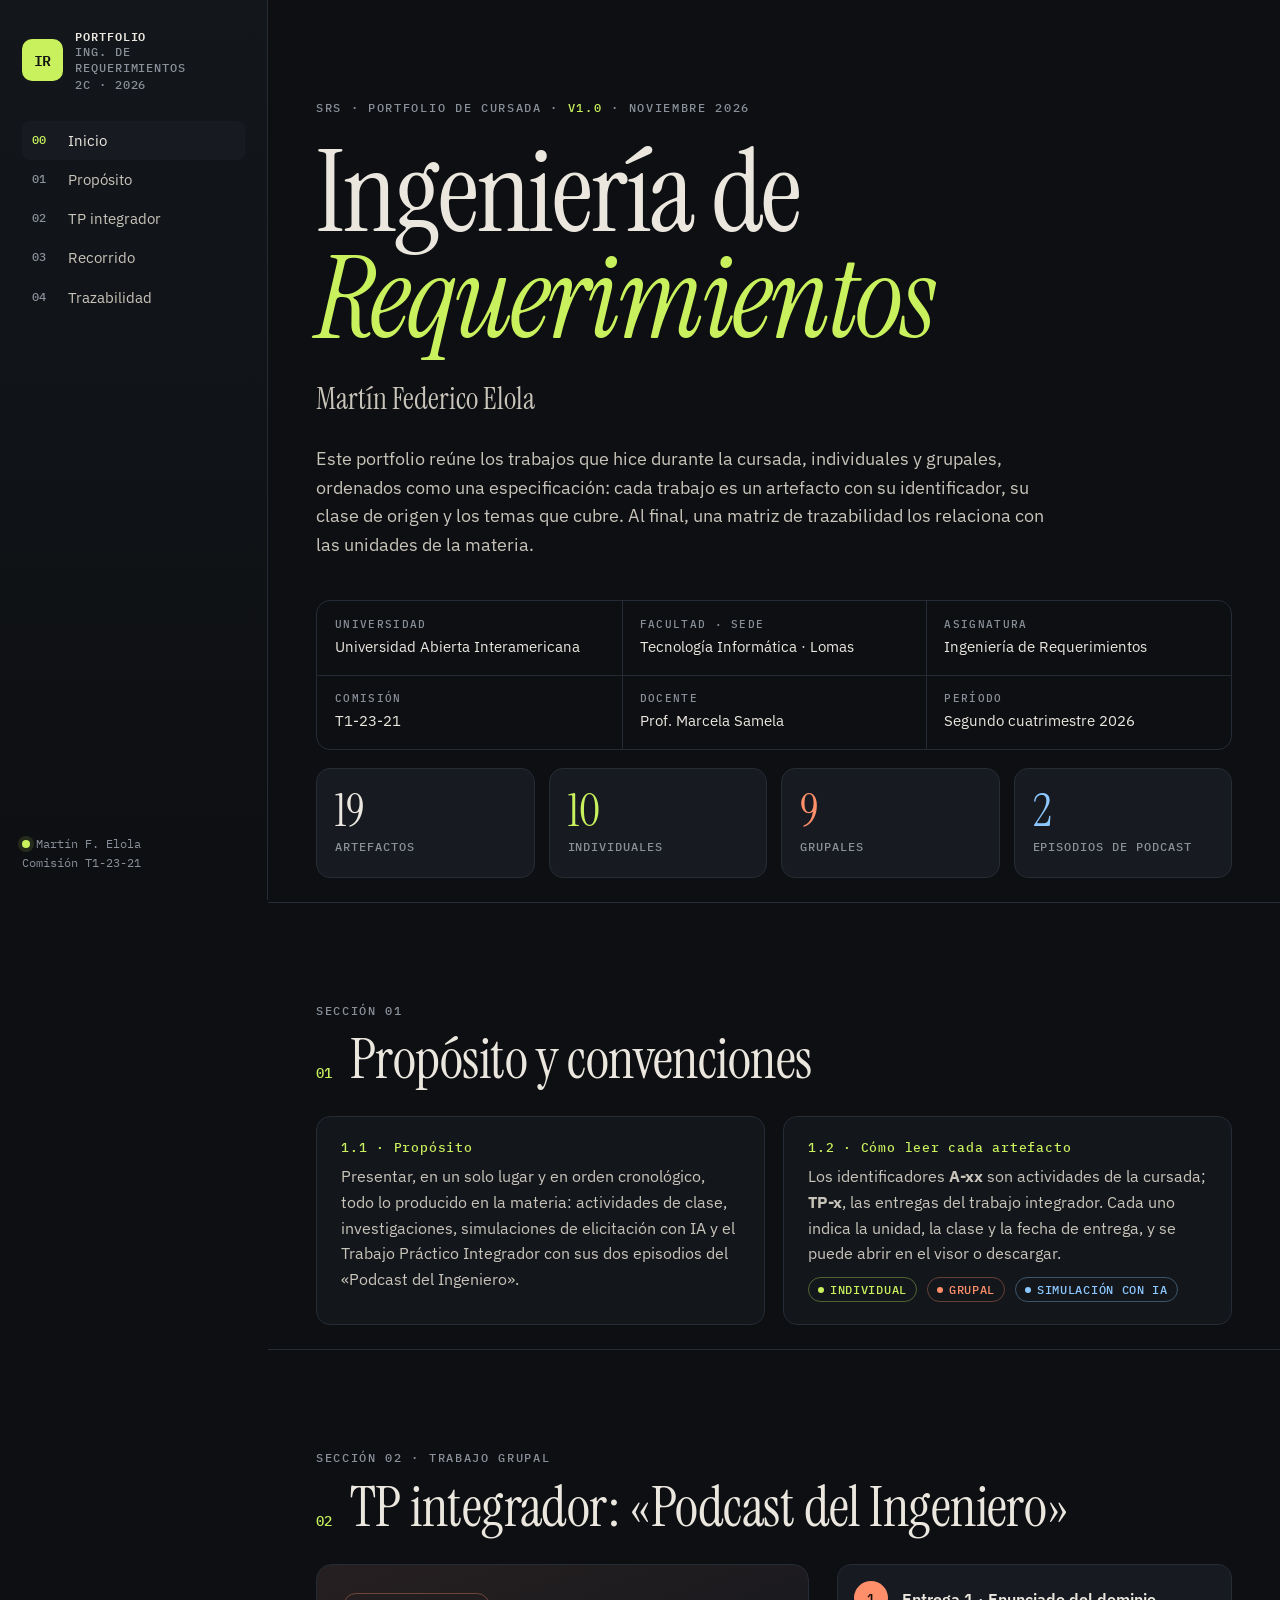
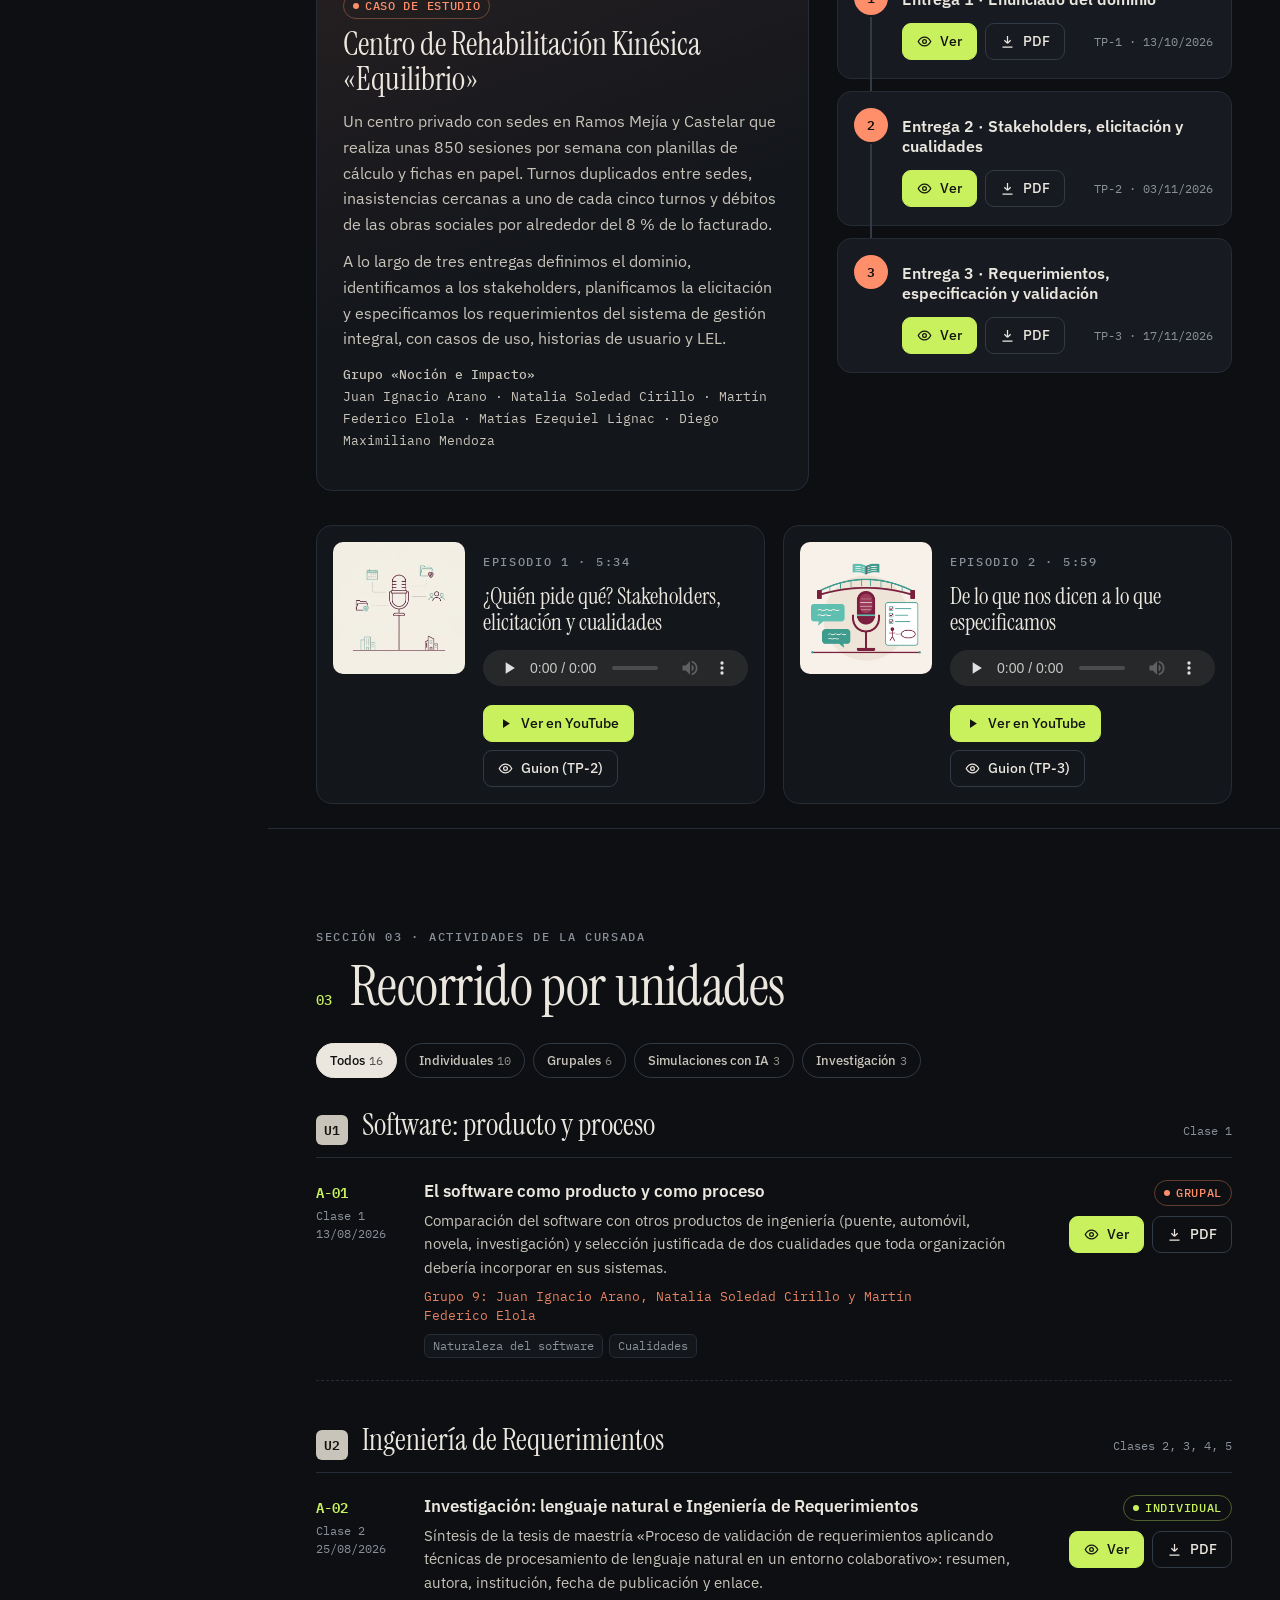
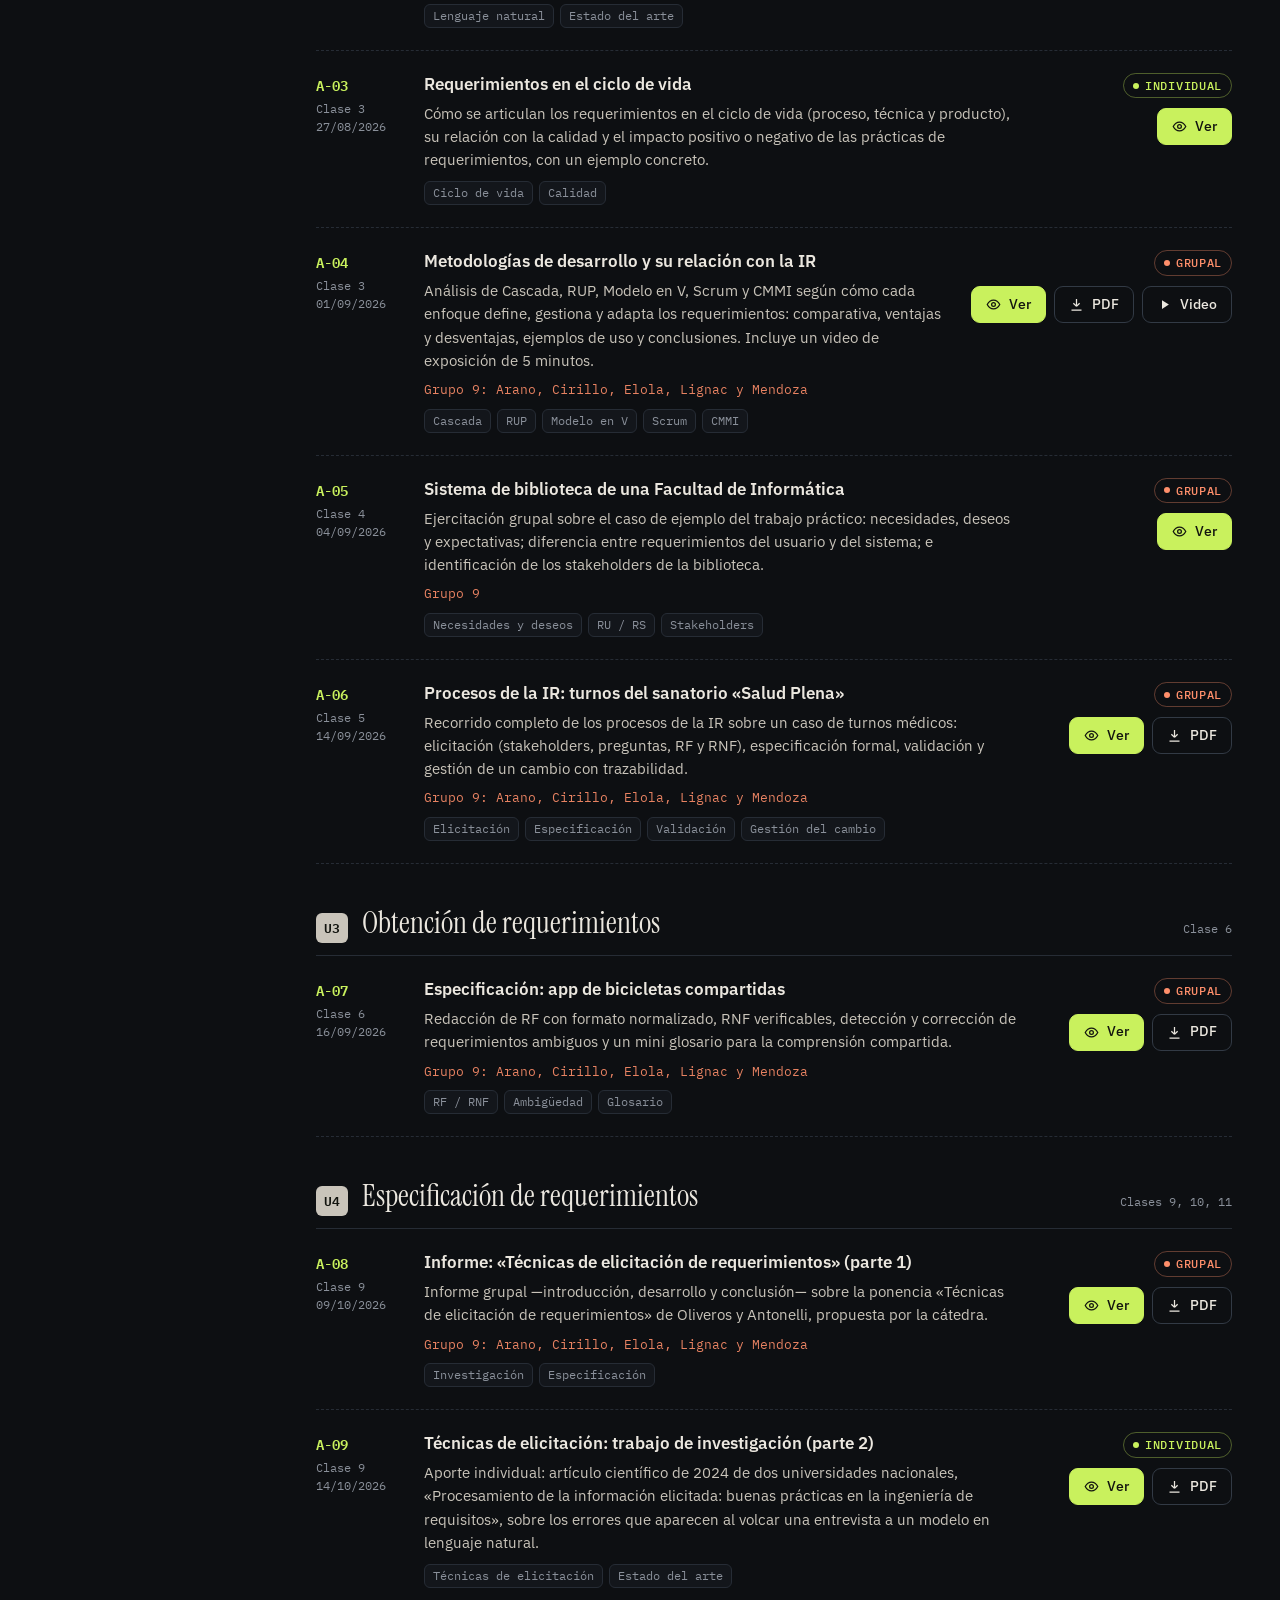
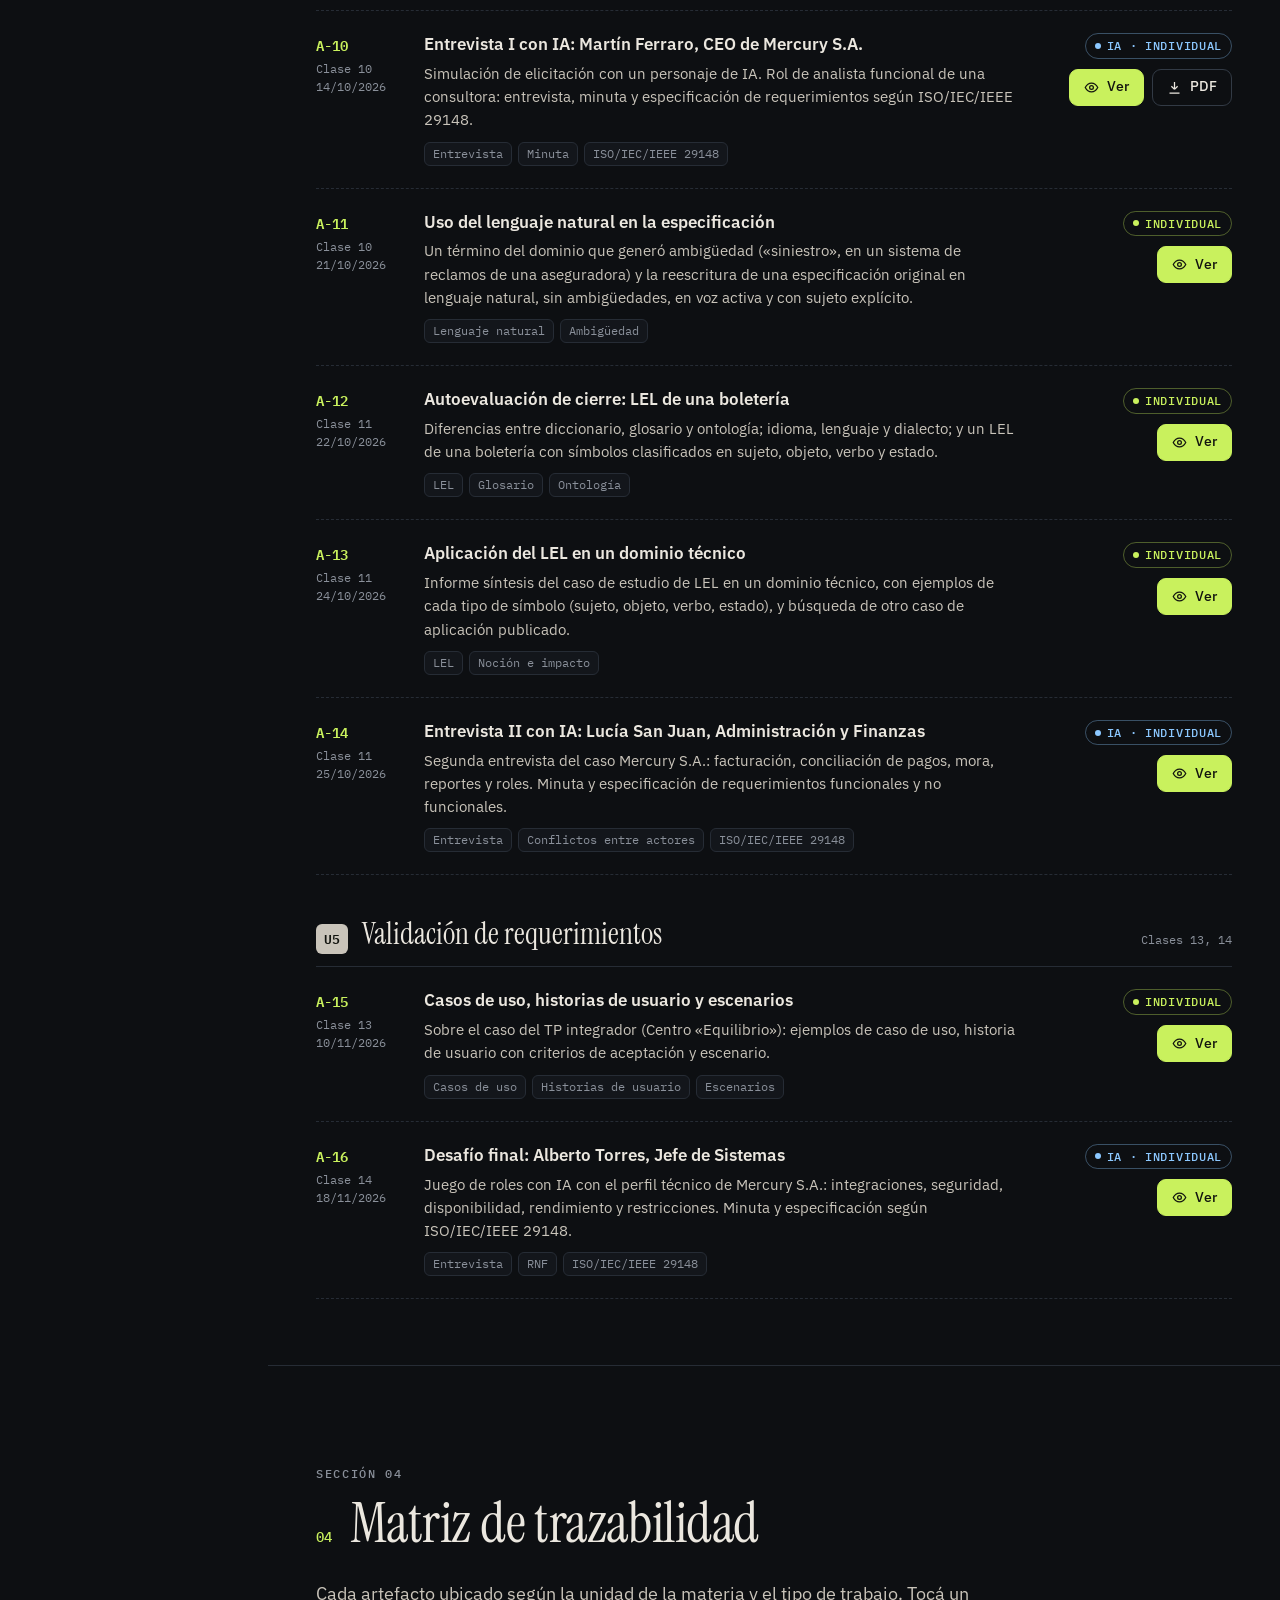
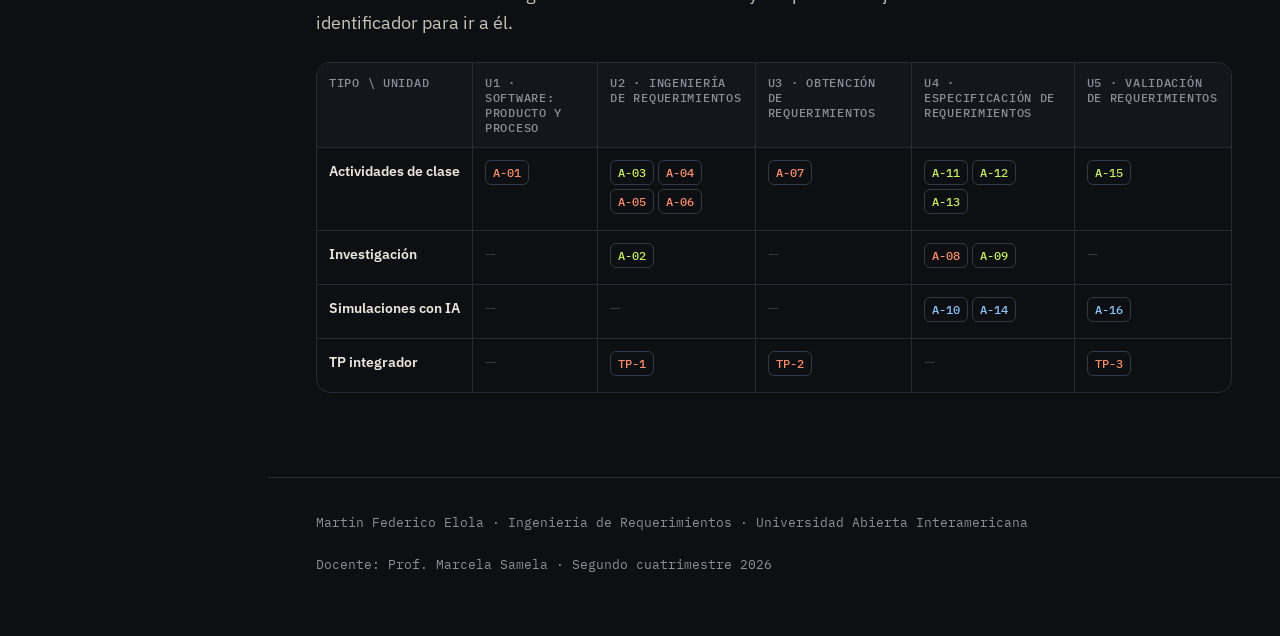
==== commit a07d6cdc: "Quita las descripciones de las entregas del TP integrador Co-Authored-By: Claude Opus 5.5 <noreply@a" ====
--- a/index.html
+++ b/index.html
@@ -13,7 +13,7 @@
   <link rel="preconnect" href="https://fonts.googleapis.com">
   <link rel="preconnect" href="https://fonts.gstatic.com" crossorigin>
   <link href="https://fonts.googleapis.com/css2?family=IBM+Plex+Mono:wght@400;500;600&family=IBM+Plex+Sans:wght@400;500;600&family=Instrument+Serif:ital@0;1&display=swap" rel="stylesheet">
-  <link rel="stylesheet" href="assets/css/styles.css?v=3">
+  <link rel="stylesheet" href="assets/css/styles.css?v=4">
 </head>
 <body>
 <a class="skip" href="#contenido">Saltar al contenido</a>
@@ -123,7 +123,7 @@
     </footer>
   </main>
 </div>
-<script src="assets/js/data.js?v=3"></script>
-<script src="assets/js/app.js?v=3"></script>
+<script src="assets/js/data.js?v=4"></script>
+<script src="assets/js/app.js?v=4"></script>
 </body>
 </html>
--- a/assets/css/styles.css
+++ b/assets/css/styles.css
@@ -121,7 +121,7 @@
 .pipeline li { position: relative; border: 1px solid var(--line); border-radius: 14px; padding: 18px 18px 18px 64px; background: var(--panel); }
 .pipeline li::before { content: attr(data-step); position: absolute; left: 16px; top: 16px; width: 34px; height: 34px; border-radius: 50%; display: grid; place-items: center; font: 600 13px var(--mono); background: var(--coral); color: #1a0f0b; }
 .pipeline li:not(:last-child)::after { content: ""; position: absolute; left: 32px; top: 52px; bottom: -14px; width: 2px; background: var(--line-2); }
-.pipeline h4 { margin: 0 0 4px; font: 600 15.5px var(--sans); }
+.pipeline h4 { margin: 6px 0 14px; font: 600 15.5px var(--sans); }
 .pipeline p { margin: 0 0 12px; font-size: 14px; color: var(--ink-2); }
 .pipeline .row { display: flex; gap: 8px; flex-wrap: wrap; align-items: center; }
 .pipeline .date { font: 12px var(--mono); color: var(--muted); margin-left: auto; }
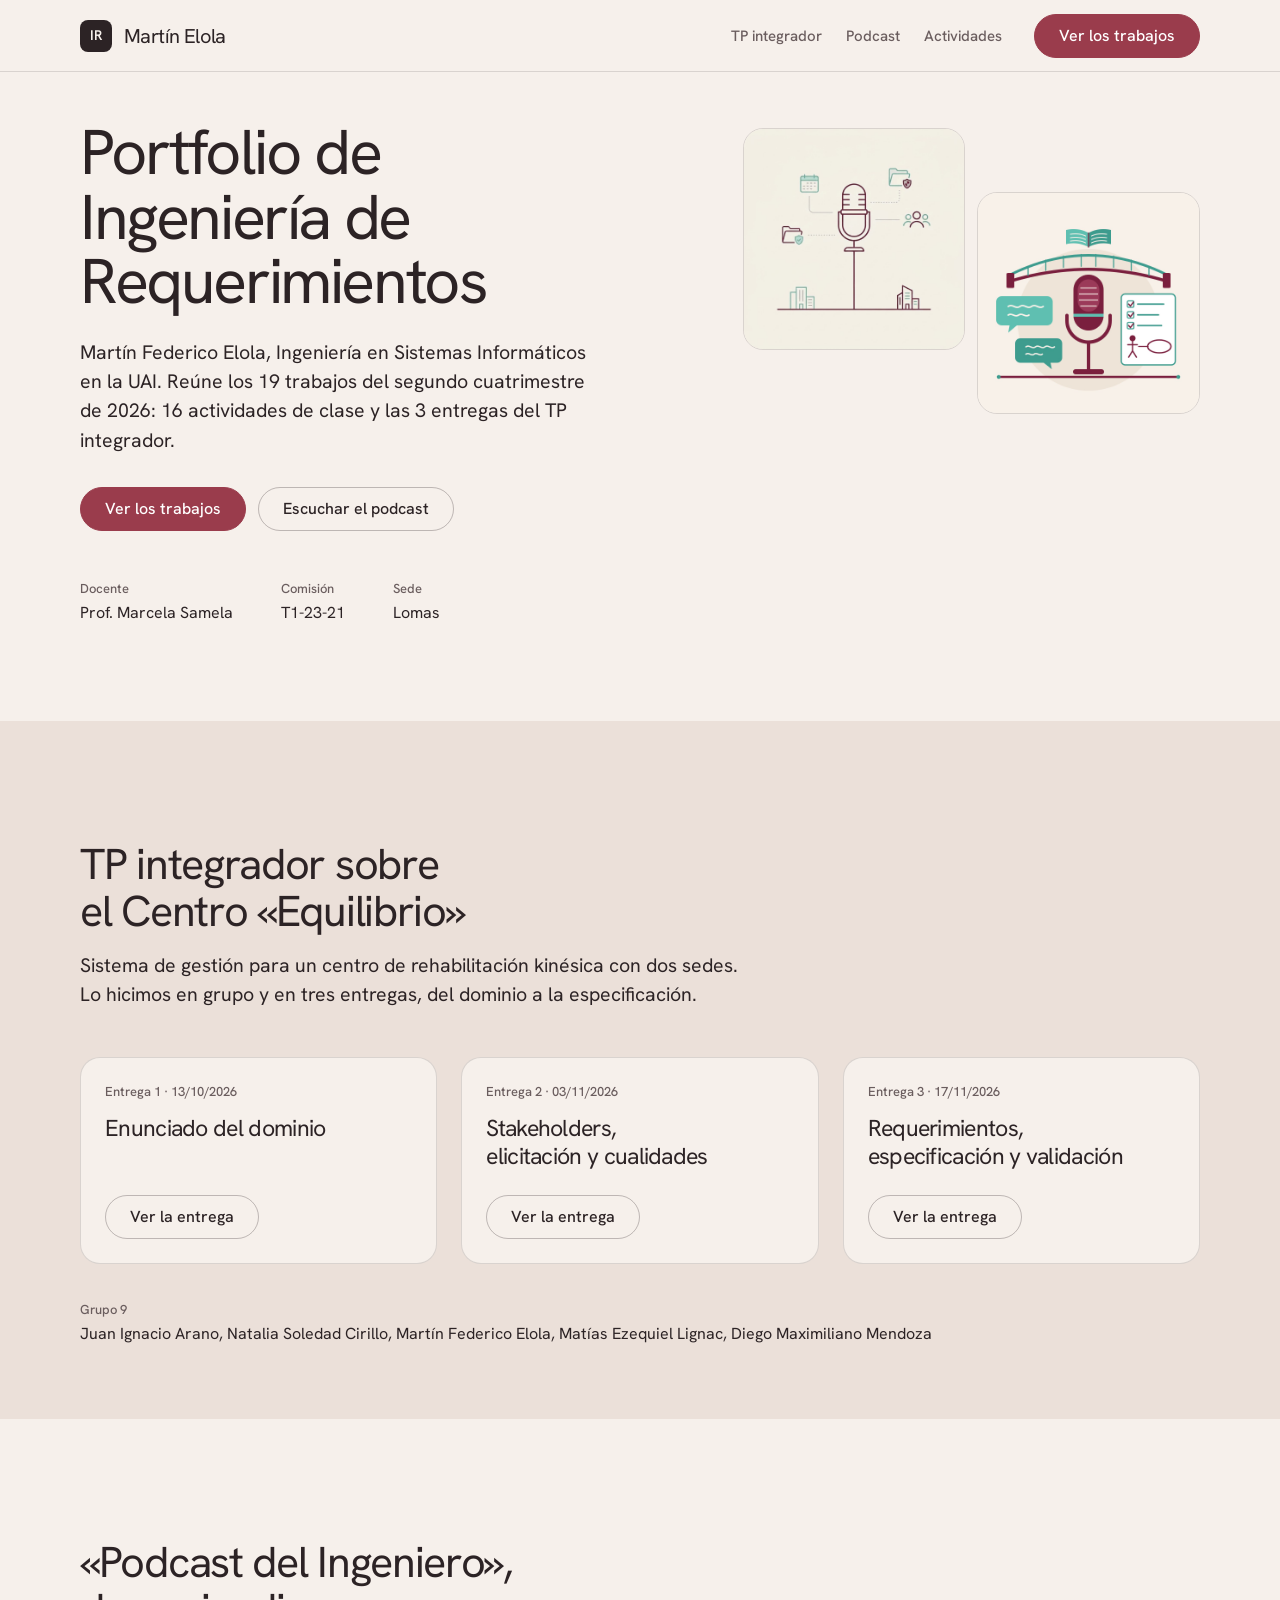
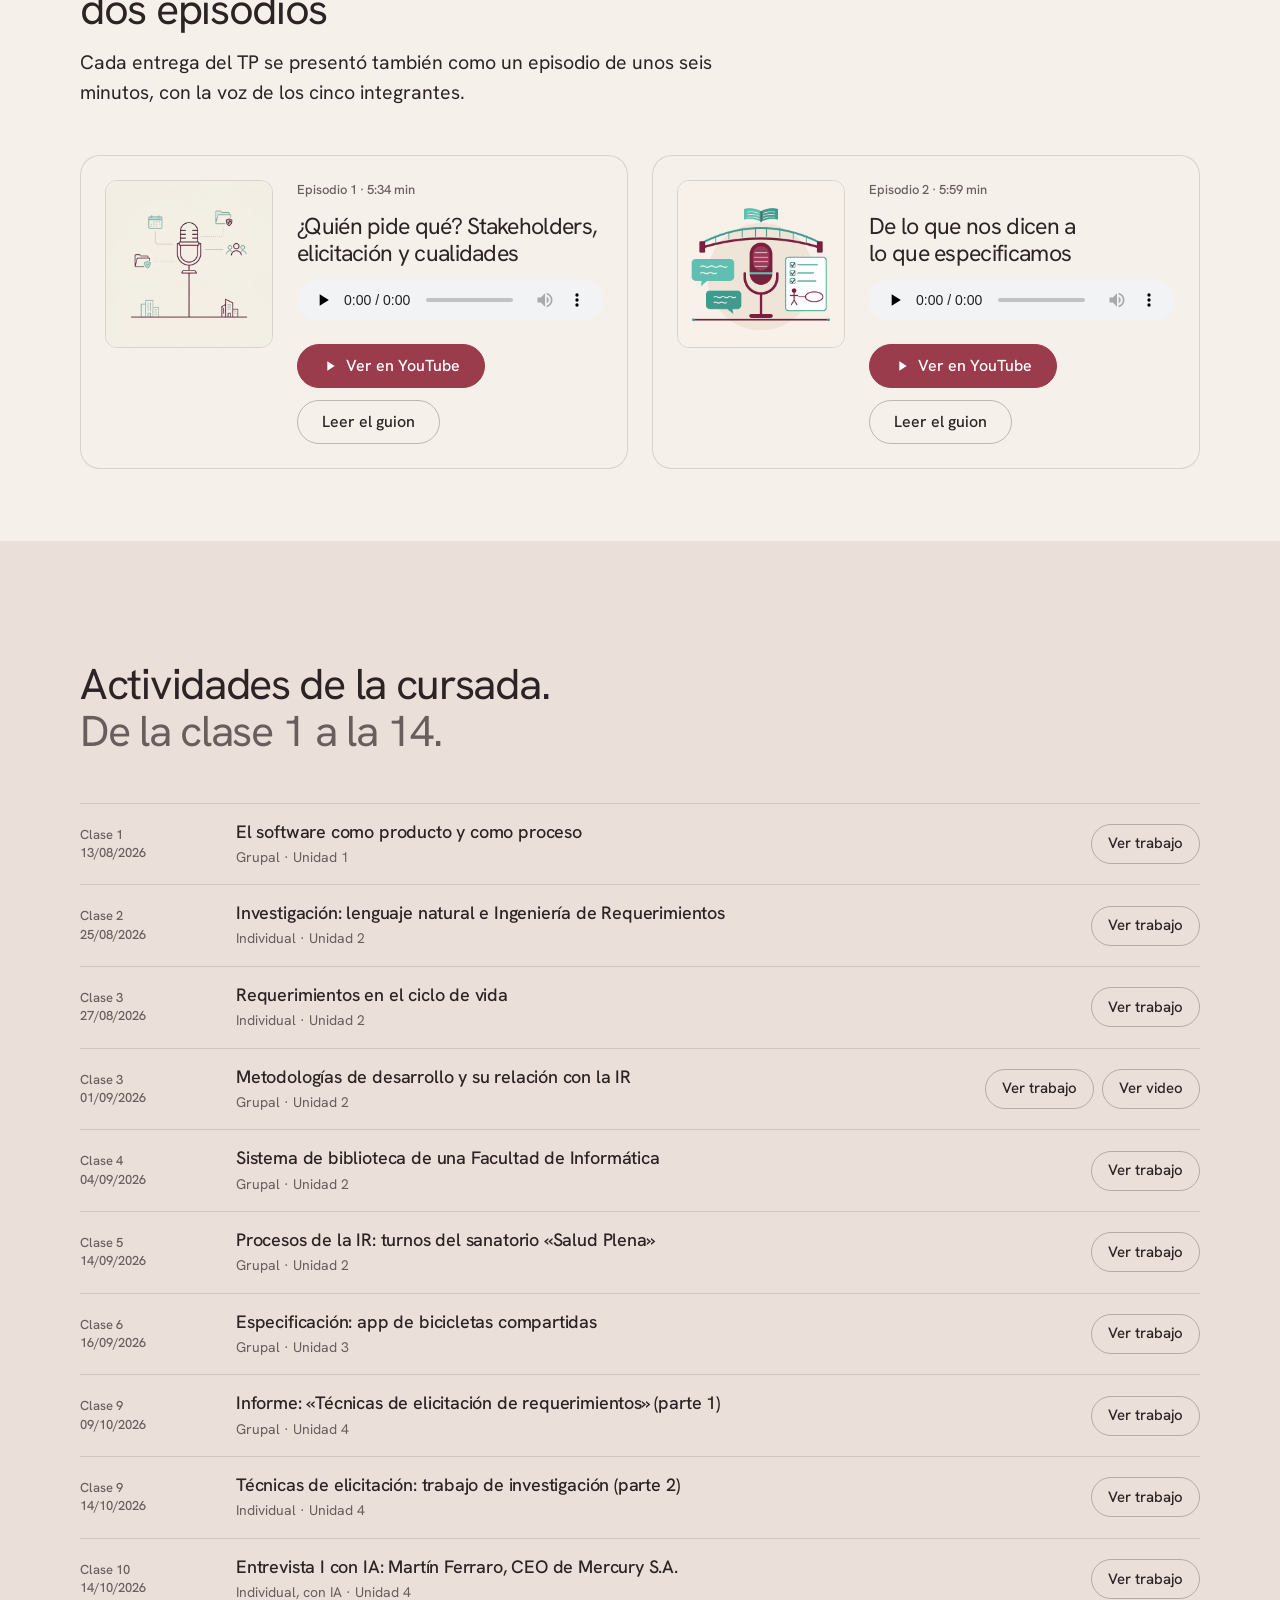
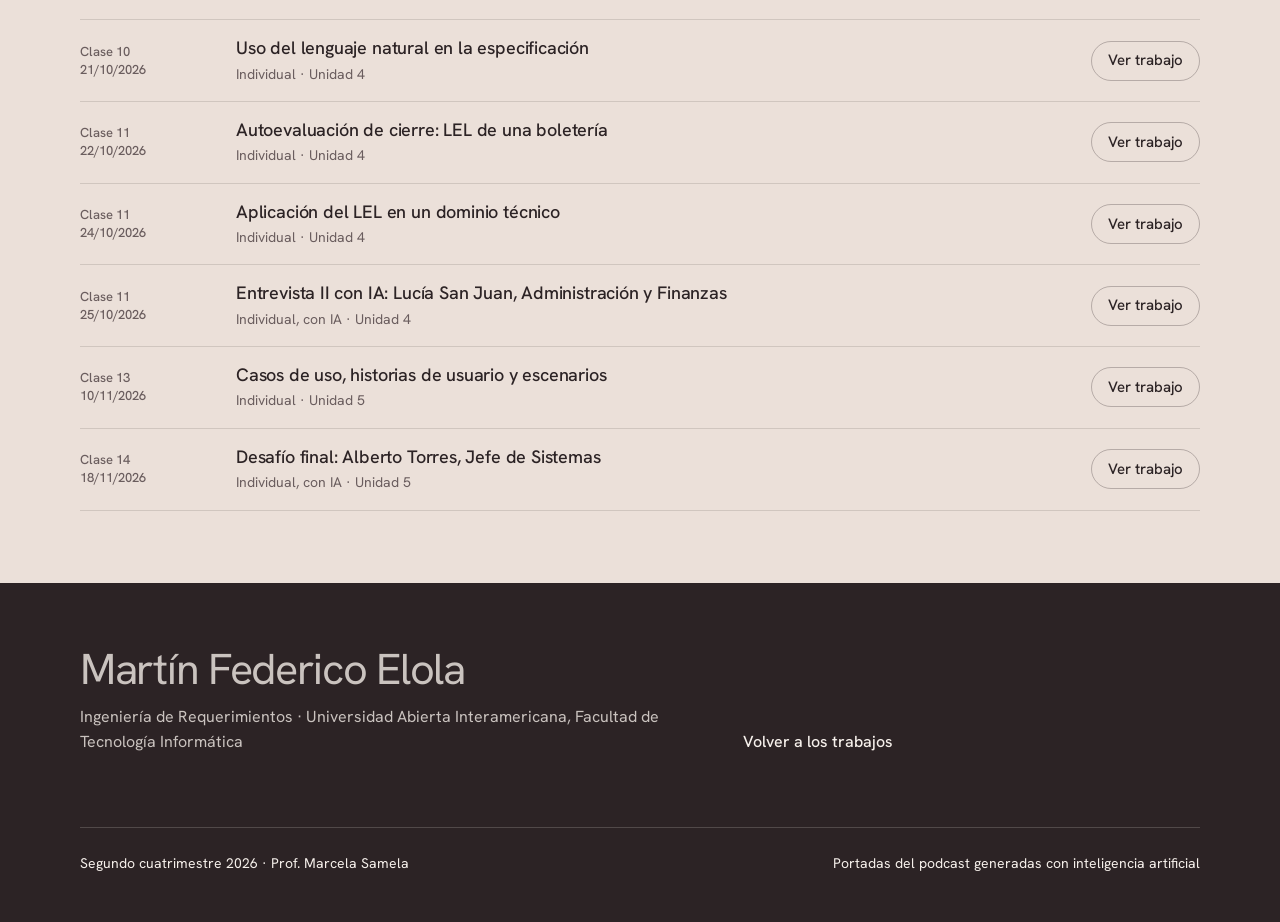
==== commit 9eb1f50c: "Rediseño más sencillo del front (guía taste-skill) Paleta clara de un solo acento, una tipografía, s" ====
--- a/index.html
+++ b/index.html
@@ -1,129 +1,107 @@
 <!doctype html>
-<html lang="es">
+<html lang="es" data-type="service" data-radius="soft" data-buttons="pill">
 <head>
   <meta charset="utf-8">
-  <meta name="viewport" content="width=device-width, initial-scale=1">
-  <title>Ingeniería de Requerimientos · Portfolio · Martín F. Elola</title>
-  <meta name="description" content="Portfolio de cursada de Ingeniería de Requerimientos (UAI, 2C 2026): trabajos individuales y grupales, TP integrador «Podcast del Ingeniero» y simulaciones de elicitación con IA.">
-  <meta name="theme-color" content="#0d0f12">
-  <meta property="og:title" content="Ingeniería de Requerimientos · Portfolio de Martín F. Elola">
-  <meta property="og:description" content="Trabajos individuales y grupales de la cursada, TP integrador y episodios del «Podcast del Ingeniero».">
+  <meta name="viewport" content="width=device-width, initial-scale=1, viewport-fit=cover">
+  <meta name="page-type" content="service">
+  <meta name="site-kind" content="other">
+  <title>Martín Elola: portfolio de Ingeniería de Requerimientos, UAI 2026</title>
+  <meta name="description" content="Trabajos individuales y grupales de la cursada de Ingeniería de Requerimientos en la UAI, con el TP integrador y sus dos episodios de podcast.">
+  <meta name="theme-color" content="#f6f0eb">
+  <meta property="og:type" content="website">
+  <meta property="og:title" content="Martín Elola: portfolio de Ingeniería de Requerimientos">
+  <meta property="og:description" content="19 trabajos de la cursada 2026: actividades, investigaciones, entrevistas con IA y el TP integrador «Podcast del Ingeniero».">
   <meta property="og:image" content="assets/img/portada-ep2.jpg">
-  <link rel="icon" href="data:image/svg+xml,%3Csvg xmlns='http://www.w3.org/2000/svg' viewBox='0 0 64 64'%3E%3Crect width='64' height='64' rx='14' fill='%23c9f15d'/%3E%3Ctext x='32' y='41' font-family='monospace' font-size='26' font-weight='700' text-anchor='middle' fill='%2312140f'%3EIR%3C/text%3E%3C/svg%3E">
+  <meta name="twitter:card" content="summary_large_image">
+  <link rel="icon" href="data:image/svg+xml,%3Csvg xmlns='http://www.w3.org/2000/svg' viewBox='0 0 32 32'%3E%3Crect width='32' height='32' rx='8' fill='%232c2325'/%3E%3Ctext x='16' y='21' font-family='sans-serif' font-size='13' font-weight='600' text-anchor='middle' fill='%23f6f0eb'%3EIR%3C/text%3E%3C/svg%3E">
   <link rel="preconnect" href="https://fonts.googleapis.com">
   <link rel="preconnect" href="https://fonts.gstatic.com" crossorigin>
-  <link href="https://fonts.googleapis.com/css2?family=IBM+Plex+Mono:wght@400;500;600&family=IBM+Plex+Sans:wght@400;500;600&family=Instrument+Serif:ital@0;1&display=swap" rel="stylesheet">
-  <link rel="stylesheet" href="assets/css/styles.css?v=4">
+  <link href="https://fonts.googleapis.com/css2?family=Hanken+Grotesk:wght@400;500;600&display=swap" rel="stylesheet">
+  <link rel="stylesheet" href="assets/css/styles.css?v=6">
+  <script>document.documentElement.classList.add("m-enter")</script>
 </head>
 <body>
-<a class="skip" href="#contenido">Saltar al contenido</a>
-<div class="shell">
-  <nav class="rail" aria-label="Secciones">
-    <a class="brand" href="#inicio">
-      <span class="brand-mark">IR</span>
-      <span class="brand-txt"><b>Portfolio</b>Ing. de Requerimientos<br>2C · 2026</span>
-    </a>
-    <ul class="toc">
-      <li><a href="#inicio"><span>00</span>Inicio</a></li>
-      <li><a href="#proposito"><span>01</span>Propósito</a></li>
-      <li><a href="#tp"><span>02</span>TP integrador</a></li>
-      <li><a href="#recorrido"><span>03</span>Recorrido</a></li>
-      <li><a href="#matriz"><span>04</span>Trazabilidad</a></li>
+<header class="nav">
+  <div class="wrap">
+    <a class="skip-link" href="#top">Saltar al contenido</a>
+    <a class="logo" href="#top" aria-label="Inicio"><span class="mark--initial">IR</span><span class="name-full">Martín Elola</span></a>
+    <ul class="nav__links">
+      <li><a href="#tp">TP integrador</a></li>
+      <li><a href="#podcast">Podcast</a></li>
+      <li><a href="#actividades">Actividades</a></li>
     </ul>
-    <div class="rail-foot"><span class="dot"></span>Martín F. Elola<br>Comisión T1-23-21</div>
-  </nav>
+    <a class="btn btn--primary" href="#actividades">Ver los trabajos</a>
+  </div>
+</header>
 
-  <main id="contenido">
-    <!-- 00 · Inicio -->
-    <section class="block hero" id="inicio">
-      <div class="wrap">
-        <p class="kicker">SRS · Portfolio de cursada · <b>v1.0</b> · noviembre 2026</p>
-        <h1>Ingeniería de <em>Requerimientos</em></h1>
-        <p class="who">Martín Federico Elola</p>
-        <p class="lede">Este portfolio reúne los trabajos que hice durante la cursada, individuales y grupales, ordenados como una especificación: cada trabajo es un artefacto con su identificador, su clase de origen y los temas que cubre. Al final, una matriz de trazabilidad los relaciona con las unidades de la materia.</p>
-        <dl class="meta">
-          <div><dt>Universidad</dt><dd>Universidad Abierta Interamericana</dd></div>
-          <div><dt>Facultad · Sede</dt><dd>Tecnología Informática · Lomas</dd></div>
-          <div><dt>Asignatura</dt><dd>Ingeniería de Requerimientos</dd></div>
+<main id="top">
+  <section class="hero">
+    <div class="wrap">
+      <div data-enter>
+        <h1>Portfolio de Ingeniería de Requerimientos</h1>
+        <p class="hero__lead">Martín Federico Elola, Ingeniería en Sistemas Informáticos en la UAI. Reúne los 19 trabajos del segundo cuatrimestre de 2026: 16 actividades de clase y las 3 entregas del TP integrador.</p>
+        <div class="btn-row">
+          <a class="btn btn--primary" href="#actividades">Ver los trabajos</a>
+          <a class="btn btn--secondary" href="#podcast">Escuchar el podcast</a>
+        </div>
+        <dl class="facts">
+          <div><dt>Docente</dt><dd>Prof. Marcela Samela</dd></div>
           <div><dt>Comisión</dt><dd>T1-23-21</dd></div>
-          <div><dt>Docente</dt><dd>Prof. Marcela Samela</dd></div>
-          <div><dt>Período</dt><dd>Segundo cuatrimestre 2026</dd></div>
+          <div><dt>Sede</dt><dd>Lomas</dd></div>
         </dl>
-        <div class="stats" id="stats"></div>
       </div>
-    </section>
+      <div class="hero__art">
+        <img src="assets/img/portada-ep1.jpg" alt="Portada del Episodio 1 del «Podcast del Ingeniero»: un micrófono con íconos de agenda, historia clínica y dos sedes" width="1024" height="1024">
+        <img src="assets/img/portada-ep2.jpg" alt="Portada del Episodio 2: un micrófono entre globos de diálogo y una hoja de requerimientos tildados" width="1024" height="1024">
+      </div>
+    </div>
+  </section>
 
-    <!-- 01 · Propósito -->
-    <section class="block" id="proposito">
-      <div class="wrap">
-        <p class="kicker">Sección 01</p>
-        <div class="h-sec"><span class="num">01</span><h2>Propósito y convenciones</h2></div>
-        <div class="spec">
-          <article>
-            <h3>1.1 · Propósito</h3>
-            <p>Presentar, en un solo lugar y en orden cronológico, todo lo producido en la materia: actividades de clase, investigaciones, simulaciones de elicitación con IA y el Trabajo Práctico Integrador con sus dos episodios del «Podcast del Ingeniero».</p>
-          </article>
-          <article>
-            <h3>1.2 · Cómo leer cada artefacto</h3>
-            <p>Los identificadores <b>A-xx</b> son actividades de la cursada; <b>TP-x</b>, las entregas del trabajo integrador. Cada uno indica la unidad, la clase y la fecha de entrega, y se puede abrir en el visor o descargar.</p>
-            <div class="legend">
-              <span class="badge b-individual">Individual</span>
-              <span class="badge b-grupal">Grupal</span>
-              <span class="badge b-ia">Simulación con IA</span>
-            </div>
-          </article>
-        </div>
+  <section id="tp" class="alt">
+    <div class="wrap">
+      <div class="head">
+        <h2 class="h2">TP integrador sobre el Centro «Equilibrio»</h2>
+        <p class="sub">Sistema de gestión para un centro de rehabilitación kinésica con dos sedes. Lo hicimos en grupo y en tres entregas, del dominio a la especificación.</p>
       </div>
-    </section>
+      <div class="cards cards--3" id="entregas"></div>
+      <p class="team" id="team"></p>
+    </div>
+  </section>
 
-    <!-- 02 · TP integrador -->
-    <section class="block" id="tp">
-      <div class="wrap">
-        <p class="kicker">Sección 02 · Trabajo grupal</p>
-        <div class="h-sec"><span class="num">02</span><h2>TP integrador: «Podcast del Ingeniero»</h2></div>
-        <div class="case">
-          <div class="case-card">
-            <span class="badge b-grupal">Caso de estudio</span>
-            <h3>Centro de Rehabilitación Kinésica «Equilibrio»</h3>
-            <p>Un centro privado con sedes en Ramos Mejía y Castelar que realiza unas 850 sesiones por semana con planillas de cálculo y fichas en papel. Turnos duplicados entre sedes, inasistencias cercanas a uno de cada cinco turnos y débitos de las obras sociales por alrededor del 8 % de lo facturado.</p>
-            <p>A lo largo de tres entregas definimos el dominio, identificamos a los stakeholders, planificamos la elicitación y especificamos los requerimientos del sistema de gestión integral, con casos de uso, historias de usuario y LEL.</p>
-            <p class="team" id="team"></p>
-          </div>
-          <ol class="pipeline" id="pipeline"></ol>
-        </div>
-        <div class="episodes" id="episodes"></div>
+  <section id="podcast">
+    <div class="wrap">
+      <div class="head">
+        <h2 class="h2">«Podcast del Ingeniero», dos episodios</h2>
+        <p class="sub">Cada entrega del TP se presentó también como un episodio de unos seis minutos, con la voz de los cinco integrantes.</p>
       </div>
-    </section>
+      <div class="cards cards--2" id="episodios"></div>
+    </div>
+  </section>
 
-    <!-- 03 · Recorrido -->
-    <section class="block" id="recorrido">
-      <div class="wrap">
-        <p class="kicker">Sección 03 · Actividades de la cursada</p>
-        <div class="h-sec"><span class="num">03</span><h2>Recorrido por unidades</h2></div>
-        <div class="filters" role="group" aria-label="Filtrar artefactos" id="filters"></div>
-        <div id="units"></div>
+  <section id="actividades" class="alt">
+    <div class="wrap">
+      <div class="head">
+        <h2 class="h2">Actividades de la cursada. <span class="muted">De la clase 1 a la 14.</span></h2>
       </div>
-    </section>
+      <ol class="rows" id="lista"></ol>
+    </div>
+  </section>
+</main>
 
-    <!-- 04 · Matriz -->
-    <section class="block" id="matriz">
-      <div class="wrap">
-        <p class="kicker">Sección 04</p>
-        <div class="h-sec"><span class="num">04</span><h2>Matriz de trazabilidad</h2></div>
-        <p class="lede" style="margin-bottom:24px">Cada artefacto ubicado según la unidad de la materia y el tipo de trabajo. Tocá un identificador para ir a él.</p>
-        <div class="matrix-wrap"><table class="matrix" id="matrix"></table></div>
-      </div>
-    </section>
+<footer class="closing">
+  <div class="wrap">
+    <div>
+      <p class="name">Martín Federico Elola</p>
+      <p style="margin-top: var(--s-3)">Ingeniería de Requerimientos · Universidad Abierta Interamericana, Facultad de Tecnología Informática</p>
+    </div>
+    <div class="btn-row" style="justify-content: flex-start">
+      <a class="link" href="#actividades">Volver a los trabajos</a>
+    </div>
+    <div class="legal"><span>Segundo cuatrimestre 2026 · Prof. Marcela Samela</span><span>Portadas del podcast generadas con inteligencia artificial</span></div>
+  </div>
+</footer>
 
-    <footer>
-      <div class="wrap">
-        <span>Martín Federico Elola · Ingeniería de Requerimientos · Universidad Abierta Interamericana</span>
-        <span>Docente: Prof. Marcela Samela · Segundo cuatrimestre 2026</span>
-      </div>
-    </footer>
-  </main>
-</div>
-<script src="assets/js/data.js?v=4"></script>
-<script src="assets/js/app.js?v=4"></script>
+<script src="assets/js/data.js?v=6"></script>
+<script src="assets/js/app.js?v=6"></script>
 </body>
 </html>
--- a/assets/css/styles.css
+++ b/assets/css/styles.css
@@ -1,196 +1,167 @@
+/* Sistema único (reglas de tasteskill: un ground neutro, un acento, una familia, escala de 4/8) */
 :root {
-  --bg: #0d0f12;
-  --bg-2: #13161b;
-  --panel: #171b21;
-  --line: #262c35;
-  --line-2: #323a45;
-  --ink: #ebe7df;
-  --ink-2: #c9c4ba;
-  --muted: #8a909a;
-  --lime: #c9f15d;
-  --coral: #ff8f6b;
-  --sky: #8cc8ff;
-  --serif: "Instrument Serif", "Times New Roman", serif;
-  --sans: "IBM Plex Sans", system-ui, -apple-system, "Segoe UI", sans-serif;
-  --mono: "IBM Plex Mono", ui-monospace, "Cascadia Mono", monospace;
-  --rail: 268px;
+  --p-bg: #f6f0eb;
+  --p-surface: #ebe0d9;
+  --p-ink: #2c2325;
+  --p-muted: #6a5d5e;
+  --p-accent: #9a3c4c;
+  --p-accent-ink: #ffffff;
+  --line: color-mix(in srgb, var(--p-ink) 14%, transparent);
+  --line-strong: color-mix(in srgb, var(--p-ink) 28%, transparent);
+  --font: "Hanken Grotesk", ui-sans-serif, sans-serif;
+  --track-xl: -0.038em;
+  --track: -0.03em;
+  /* espaciado */
+  --s-1: 4px; --s-2: 8px; --s-3: 12px; --s-4: 16px; --s-5: 24px; --s-6: 32px; --s-7: 48px; --s-8: 64px; --s-9: 96px; --s-10: 128px;
+  /* ritmo */
+  --nav: 72px; --padt: 120px; --padb: 72px; --gut: 80px;
+  /* tipo */
+  --t-h1: clamp(38px, 2.6vw + 30px, 72px);
+  --t-h2: clamp(30px, 1.5vw + 24px, 48px);
+  --t-h3: clamp(20px, .4vw + 18px, 24px);
+  --t-lead: clamp(18px, .2vw + 17px, 20px);
+  --t-body: 16px; --t-small: 14px; --t-label: 13px;
+  /* radios (soft) */
+  --r-lg: 20px; --r-md: 12px; --r-sm: 8px; --r-btn: 999px;
+  --btn-h: 44px;
+  /* movimiento */
+  --ease: cubic-bezier(.2, .8, .2, 1);
+  --ease-enter: cubic-bezier(.22, 1, .36, 1);
+  --m-in: 150ms; --m-out: 120ms; --m-press: 90ms;
 }
-* { box-sizing: border-box; }
-html { scroll-behavior: smooth; scroll-padding-top: 24px; }
+@media (max-width: 1023px) { :root { --gut: 48px; } }
+@media (max-width: 639px) { :root { --nav: 56px; --padt: 96px; --padb: 48px; --gut: 24px; } }
+
+*, *::before, *::after { box-sizing: border-box; }
+html, body { margin: 0; }
+html { scroll-padding-top: var(--nav); }
 body {
-  margin: 0; background: var(--bg); color: var(--ink);
-  font: 16px/1.6 var(--sans); -webkit-font-smoothing: antialiased;
-  background-image:
-    linear-gradient(var(--bg) 0 0),
-    radial-gradient(1200px 600px at 85% -10%, rgba(201,241,93,.07), transparent 60%);
-  background-blend-mode: normal;
+  background: var(--p-bg); color: var(--p-ink);
+  font: 400 var(--t-body)/1.6 var(--font); -webkit-font-smoothing: antialiased; text-rendering: optimizeLegibility;
 }
+h1, h2, h3 { margin: 0; font-weight: 400; hyphens: manual; text-wrap: balance; }
+p { margin: 0; }
 a { color: inherit; }
-::selection { background: var(--lime); color: #111; }
-.skip { position: absolute; left: -999px; top: 8px; background: var(--lime); color: #111; padding: 8px 12px; z-index: 50; }
-.skip:focus { left: 8px; }
-:focus-visible { outline: 2px solid var(--lime); outline-offset: 3px; border-radius: 4px; }
+img { max-width: 100%; display: block; }
+::selection { background: var(--p-accent); color: var(--p-accent-ink); }
+:focus-visible { outline: 2px solid var(--p-accent); outline-offset: 2px; }
+.muted { color: var(--p-muted); }
+.wrap { width: min(100% - 2 * var(--gut), 1280px); margin-inline: auto; }
 
-/* ---------- layout ---------- */
-.shell { display: grid; grid-template-columns: var(--rail) 1fr; min-height: 100vh; }
-.rail {
-  position: sticky; top: 0; height: 100vh; overflow-y: auto;
-  border-right: 1px solid var(--line); padding: 28px 22px; display: flex; flex-direction: column; gap: 28px;
-  background: linear-gradient(180deg, var(--bg-2), var(--bg));
+/* salto al contenido */
+.skip-link { position: absolute; left: var(--gut); top: -100px; z-index: 20; background: var(--p-ink); color: var(--p-bg); padding: var(--s-2) var(--s-4); border-radius: var(--r-sm); text-decoration: none; font-weight: 500; }
+.skip-link:focus { top: var(--s-3); }
+
+/* ---------- nav fija ---------- */
+.nav { position: fixed; inset: 0 0 auto; height: var(--nav); background: var(--p-bg); border-bottom: 1px solid var(--line); z-index: 10; }
+.nav .wrap { height: 100%; display: flex; align-items: center; gap: var(--s-6); }
+.logo { display: flex; align-items: center; gap: var(--s-3); text-decoration: none; font-size: 20px; letter-spacing: var(--track); white-space: nowrap; }
+.mark--initial { width: 32px; height: 32px; border-radius: var(--r-sm); background: var(--p-ink); color: var(--p-bg); display: grid; place-items: center; font-weight: 600; font-size: 14px; letter-spacing: 0; }
+.nav__links { display: flex; gap: var(--s-5); margin-left: auto; list-style: none; padding: 0; margin-block: 0; }
+.nav__links a { font-size: 15px; font-weight: 500; text-decoration: none; white-space: nowrap; color: var(--p-muted); position: relative; padding-block: var(--s-2); }
+.nav__links a::after { content: ""; position: absolute; left: 0; right: 0; bottom: 2px; height: 1px; background: var(--p-ink); transform: scaleX(0); transform-origin: right; transition: transform var(--m-out) var(--ease); }
+.nav__links a:hover { color: var(--p-ink); }
+.nav__links a:hover::after { transform: scaleX(1); transform-origin: left; transition-duration: var(--m-in); }
+
+/* ---------- botones: un par ---------- */
+.btn { display: inline-flex; align-items: center; justify-content: center; gap: var(--s-2); height: var(--btn-h); padding: 0 var(--s-5); border-radius: var(--r-btn); font: 500 16px/1 var(--font); text-decoration: none; white-space: nowrap; cursor: pointer; transition: transform var(--m-out) var(--ease), background-color var(--m-out) var(--ease), border-color var(--m-out) var(--ease); }
+.btn--primary { background: var(--p-accent); color: var(--p-accent-ink); border: 1px solid var(--p-accent); }
+.btn--secondary { background: transparent; color: var(--p-ink); border: 1px solid var(--line-strong); }
+@media (hover: hover) and (pointer: fine) {
+  .btn:hover { transform: translateY(-1px); transition-duration: var(--m-in); }
+  .btn--primary:hover { background: color-mix(in srgb, var(--p-accent) 86%, var(--p-ink)); }
+  .btn--secondary:hover { background: color-mix(in srgb, var(--p-ink) 5%, transparent); border-color: var(--p-ink); }
 }
-.brand { display: flex; align-items: center; gap: 12px; text-decoration: none; }
-.brand-mark {
-  width: 42px; height: 42px; border-radius: 10px; display: grid; place-items: center;
-  background: var(--lime); color: #12140f; font: 600 15px/1 var(--mono); letter-spacing: -.5px;
-}
-.brand-txt { font: 500 12px/1.35 var(--mono); color: var(--muted); text-transform: uppercase; letter-spacing: .08em; }
-.brand-txt b { display: block; color: var(--ink); font-weight: 600; }
-.toc { list-style: none; margin: 0; padding: 0; counter-reset: toc; }
-.toc a {
-  display: grid; grid-template-columns: 30px 1fr; gap: 6px; padding: 8px 10px; border-radius: 8px;
-  text-decoration: none; color: var(--ink-2); font-size: 14.5px;
-}
-.toc a span { font: 500 12px/1.9 var(--mono); color: var(--muted); }
-.toc a:hover, .toc a.on { background: var(--panel); color: var(--ink); }
-.toc a.on span { color: var(--lime); }
-.rail-foot { margin-top: auto; font: 12px/1.6 var(--mono); color: var(--muted); }
-.rail-foot .dot { display: inline-block; width: 8px; height: 8px; border-radius: 50%; background: var(--lime); margin-right: 6px; box-shadow: 0 0 0 4px rgba(201,241,93,.12); }
+.btn:active { transform: translateY(1px) scale(.985); transition-duration: var(--m-press); }
+.btn svg { width: 16px; height: 16px; flex: none; }
+.btn-row { display: flex; flex-wrap: wrap; gap: var(--s-3); }
+.link { text-decoration: none; background: linear-gradient(var(--p-ink), var(--p-ink)) 0 100% / 0 1px no-repeat, linear-gradient(var(--line-strong), var(--line-strong)) 0 100% / 100% 1px no-repeat; transition: background-size var(--m-out) var(--ease); font-weight: 500; }
+.link:hover { background-size: 100% 1px, 100% 1px; transition-duration: var(--m-in); }
 
-main { min-width: 0; }
-.wrap { max-width: 1060px; margin: 0 auto; padding: 0 48px; }
-section.block { padding: 88px 0 24px; border-top: 1px solid var(--line); }
-section.block:first-of-type { border-top: 0; }
-
-/* ---------- headings ---------- */
-.kicker { font: 500 12px/1.4 var(--mono); letter-spacing: .14em; text-transform: uppercase; color: var(--muted); }
-.kicker b { color: var(--lime); font-weight: 500; }
-h1, h2, h3 { font-weight: 400; margin: 0; }
-.h-sec { display: flex; align-items: baseline; gap: 18px; margin: 10px 0 28px; }
-.h-sec .num { font: 500 14px var(--mono); color: var(--lime); }
-.h-sec h2 { font: 400 clamp(36px, 5vw, 56px)/1.02 var(--serif); letter-spacing: -.01em; }
-.lede { font-size: 18px; color: var(--ink-2); max-width: 68ch; }
+/* ---------- secciones ---------- */
+main > section { padding: var(--padt) 0 var(--padb); }
+main > section + section { border-top: 0; }
+.alt { background: var(--p-surface); }
+.h2 { font-size: var(--t-h2); line-height: 1.08; letter-spacing: var(--track); max-width: 26ch; }
+.sub { font-size: var(--t-lead); line-height: 1.5; max-width: 62ch; margin-top: var(--s-4); }
+.head { margin-bottom: var(--s-7); }
+.label { font-size: var(--t-label); font-weight: 500; color: var(--p-muted); }
 
 /* ---------- hero ---------- */
-.hero { padding: 72px 0 56px; }
-.hero h1 { font: 400 clamp(54px, 9vw, 118px)/.92 var(--serif); letter-spacing: -.02em; margin: 22px 0 18px; }
-.hero h1 em { color: var(--lime); font-style: italic; }
-.hero .who { font: 400 clamp(22px, 2.6vw, 30px)/1.2 var(--serif); color: var(--ink-2); margin-bottom: 28px; }
-.meta { display: grid; grid-template-columns: repeat(3, 1fr); gap: 0; border: 1px solid var(--line); border-radius: 14px; overflow: hidden; margin-top: 40px; }
-.meta div { padding: 16px 18px; border-right: 1px solid var(--line); border-bottom: 1px solid var(--line); margin: 0 -1px -1px 0; }
-.meta dt { font: 500 11px var(--mono); letter-spacing: .12em; text-transform: uppercase; color: var(--muted); margin-bottom: 4px; }
-.meta dd { margin: 0; font-size: 15px; }
-.stats { display: grid; grid-template-columns: repeat(4, 1fr); gap: 14px; margin-top: 18px; }
-.stat { background: var(--panel); border: 1px solid var(--line); border-radius: 14px; padding: 18px; }
-.stat strong { display: block; font: 400 46px/1 var(--serif); }
-.stat span { font: 500 12px var(--mono); color: var(--muted); text-transform: uppercase; letter-spacing: .08em; }
-.stat.lime strong { color: var(--lime); } .stat.coral strong { color: var(--coral); } .stat.sky strong { color: var(--sky); }
+.hero { display: flex; align-items: flex-start; padding: calc(var(--nav) + var(--s-7)) 0 var(--s-9); }
+.hero .wrap { display: grid; grid-template-columns: 7fr 5fr; gap: var(--s-5); align-items: start; }
+.hero h1 { font-size: var(--t-h1); line-height: 1.02; letter-spacing: var(--track-xl); max-width: 14ch; }
+.hero__lead { font-size: var(--t-lead); line-height: 1.5; max-width: 46ch; margin-top: var(--s-5); }
+.hero .btn-row { margin-top: var(--s-6); }
+.facts { display: grid; grid-template-columns: repeat(3, auto); justify-content: start; gap: var(--s-2) var(--s-7); margin: var(--s-7) 0 0; }
+.facts dt { font-size: var(--t-label); font-weight: 500; color: var(--p-muted); }
+.facts dd { margin: 0; font-size: var(--t-body); }
+.hero__art { display: grid; grid-template-columns: 1fr 1fr; gap: var(--s-3); padding-top: var(--s-2); align-items: start; }
+.hero__art img { width: 100%; height: auto; aspect-ratio: 1; object-fit: cover; border-radius: var(--r-lg); border: 1px solid var(--line); }
+.hero__art img:nth-child(2) { margin-top: var(--s-8); }
 
-/* ---------- spec (propósito) ---------- */
-.spec { display: grid; grid-template-columns: 1fr 1fr; gap: 18px; }
-.spec article { border: 1px solid var(--line); border-radius: 14px; padding: 22px 24px; background: var(--bg-2); }
-.spec h3 { font: 500 13px var(--mono); color: var(--lime); letter-spacing: .06em; margin-bottom: 8px; }
-.spec p { margin: 0; color: var(--ink-2); }
-.legend { display: flex; flex-wrap: wrap; gap: 10px; margin-top: 10px; }
+/* ---------- tarjetas ---------- */
+.cards { display: grid; gap: var(--s-5); }
+.cards--3 { grid-template-columns: repeat(3, 1fr); }
+.cards--2 { grid-template-columns: repeat(2, 1fr); }
+.card { background: var(--p-bg); border: 1px solid var(--line); border-radius: var(--r-lg); padding: var(--s-5); display: flex; flex-direction: column; gap: var(--s-3); transition: transform 120ms var(--ease), border-color 120ms var(--ease); }
+.alt .card { background: var(--p-bg); }
+.card h3 { font-size: var(--t-h3); line-height: 1.2; letter-spacing: var(--track); }
+.card .btn-row { margin-top: auto; padding-top: var(--s-3); }
+@media (hover: hover) and (pointer: fine) { .card:hover { transform: translateY(-2px); border-color: var(--line-strong); transition-duration: 180ms; } }
+.team { margin-top: var(--s-6); font-size: var(--t-body); }
 
-/* ---------- badges / tags ---------- */
-.badge { display: inline-flex; align-items: center; gap: 6px; font: 500 11.5px/1 var(--mono); letter-spacing: .06em; text-transform: uppercase; padding: 6px 9px; border-radius: 999px; border: 1px solid; white-space: nowrap; }
-.badge::before { content: ""; width: 6px; height: 6px; border-radius: 50%; background: currentColor; }
-.b-individual { color: var(--lime); border-color: rgba(201,241,93,.35); }
-.b-grupal { color: var(--coral); border-color: rgba(255,143,107,.35); }
-.b-ia { color: var(--sky); border-color: rgba(140,200,255,.35); }
-.b-pend { color: var(--muted); border-color: var(--line-2); }
-.tags { display: flex; flex-wrap: wrap; gap: 6px; margin-top: 10px; }
-.tag { font: 12px/1 var(--mono); color: var(--muted); background: var(--bg-2); border: 1px solid var(--line); padding: 5px 8px; border-radius: 6px; }
+/* podcast */
+.ep { flex-direction: row; gap: var(--s-5); align-items: flex-start; }
+.ep img { width: 168px; height: auto; aspect-ratio: 1; border-radius: var(--r-md); border: 1px solid var(--line); flex: none; }
+.ep__body { display: flex; flex-direction: column; gap: var(--s-3); min-width: 0; flex: 1; align-self: stretch; }
+.ep audio { width: 100%; height: 40px; }
 
-/* ---------- buttons ---------- */
-.btn { display: inline-flex; align-items: center; gap: 8px; font: 500 13.5px/1 var(--sans); padding: 10px 14px; border-radius: 9px; text-decoration: none; border: 1px solid var(--line-2); color: var(--ink); background: transparent; cursor: pointer; transition: .15s; }
-.btn:hover { border-color: var(--ink-2); background: var(--panel); }
-.btn.primary { background: var(--lime); color: #12140f; border-color: var(--lime); }
-.btn.primary:hover { filter: brightness(1.06); background: var(--lime); }
-.btn[aria-disabled="true"] { opacity: .45; pointer-events: none; }
-.btn svg { width: 15px; height: 15px; }
+/* ---------- lista de actividades ---------- */
+.rows { list-style: none; margin: 0; padding: 0; border-top: 1px solid var(--line); }
+.row { display: grid; grid-template-columns: 132px 1fr auto; gap: var(--s-5); align-items: center; padding: var(--s-4) 0; border-bottom: 1px solid var(--line); }
+.row__when { font-size: var(--t-label); font-weight: 500; color: var(--p-muted); line-height: 1.4; }
+.row__title { font-size: 18px; line-height: 1.35; font-weight: 500; letter-spacing: -0.01em; }
+.row__meta { font-size: var(--t-small); color: var(--p-muted); margin-top: 2px; }
+.row__acts { display: flex; gap: var(--s-2); }
+.row .btn { height: 40px; padding: 0 var(--s-4); font-size: 15px; }
 
-/* ---------- TP integrador ---------- */
-.case { display: grid; grid-template-columns: 1.25fr 1fr; gap: 28px; align-items: start; }
-.case-card { border: 1px solid var(--line); border-radius: 16px; padding: 26px; background: linear-gradient(160deg, rgba(255,143,107,.08), transparent 55%), var(--bg-2); }
-.case-card h3 { font: 400 32px/1.1 var(--serif); margin: 8px 0 12px; }
-.case-card p { color: var(--ink-2); margin: 0 0 12px; }
-.team { font: 13px/1.7 var(--mono); color: var(--muted); }
-.team b { color: var(--ink-2); font-weight: 500; }
-.pipeline { list-style: none; margin: 0; padding: 0; display: grid; gap: 12px; }
-.pipeline li { position: relative; border: 1px solid var(--line); border-radius: 14px; padding: 18px 18px 18px 64px; background: var(--panel); }
-.pipeline li::before { content: attr(data-step); position: absolute; left: 16px; top: 16px; width: 34px; height: 34px; border-radius: 50%; display: grid; place-items: center; font: 600 13px var(--mono); background: var(--coral); color: #1a0f0b; }
-.pipeline li:not(:last-child)::after { content: ""; position: absolute; left: 32px; top: 52px; bottom: -14px; width: 2px; background: var(--line-2); }
-.pipeline h4 { margin: 6px 0 14px; font: 600 15.5px var(--sans); }
-.pipeline p { margin: 0 0 12px; font-size: 14px; color: var(--ink-2); }
-.pipeline .row { display: flex; gap: 8px; flex-wrap: wrap; align-items: center; }
-.pipeline .date { font: 12px var(--mono); color: var(--muted); margin-left: auto; }
+/* ---------- footer ---------- */
+.closing { background: var(--p-ink); color: var(--p-bg); padding: var(--s-8) 0 var(--s-7); }
+.closing .wrap { display: grid; grid-template-columns: 7fr 5fr; gap: var(--s-5); align-items: end; }
+.closing .name { font-size: var(--t-h2); line-height: 1.05; letter-spacing: var(--track); }
+.closing p { color: color-mix(in srgb, var(--p-bg) 78%, var(--p-ink)); }
+.closing .legal { grid-column: 1 / -1; margin-top: var(--s-7); padding-top: var(--s-5); border-top: 1px solid color-mix(in srgb, var(--p-bg) 18%, transparent); font-size: var(--t-small); display: flex; justify-content: space-between; gap: var(--s-4); flex-wrap: wrap; }
+.closing a { color: var(--p-bg); }
 
-.episodes { display: grid; grid-template-columns: 1fr 1fr; gap: 18px; margin-top: 34px; }
-.ep { display: grid; grid-template-columns: 132px 1fr; gap: 18px; border: 1px solid var(--line); border-radius: 16px; padding: 16px; background: var(--bg-2); }
-.ep img { width: 132px; height: 132px; border-radius: 10px; object-fit: cover; display: block; }
-.ep h4 { margin: 6px 0 10px; font: 400 23px/1.15 var(--serif); }
-.ep audio { width: 100%; height: 36px; margin-top: 4px; filter: invert(.88) hue-rotate(180deg); border-radius: 8px; }
-.ep .row { display: flex; gap: 8px; flex-wrap: wrap; margin-top: 12px; }
-
-/* ---------- recorrido ---------- */
-.filters { display: flex; flex-wrap: wrap; gap: 8px; margin: 0 0 30px; }
-.chip { font: 500 13px var(--sans); color: var(--ink-2); background: transparent; border: 1px solid var(--line-2); padding: 8px 13px; border-radius: 999px; cursor: pointer; }
-.chip[aria-pressed="true"] { background: var(--ink); color: #111; border-color: var(--ink); }
-.chip .n { font: 12px var(--mono); opacity: .7; margin-left: 4px; }
-.unit { margin-bottom: 42px; }
-.unit-h { display: flex; align-items: baseline; gap: 14px; padding-bottom: 12px; border-bottom: 1px solid var(--line); }
-.unit-h .u { font: 600 13px var(--mono); color: #12140f; background: var(--ink-2); padding: 4px 8px; border-radius: 6px; }
-.unit-h h3 { font: 400 30px/1.1 var(--serif); }
-.unit-h .c { margin-left: auto; font: 12px var(--mono); color: var(--muted); }
-.item { display: grid; grid-template-columns: 88px 1fr auto; gap: 20px; padding: 22px 0; border-bottom: 1px dashed var(--line); }
-.item[hidden] { display: none; }
-.item .idc { font: 600 14px var(--mono); color: var(--lime); }
-.item .idc small { display: block; font: 12px/1.5 var(--mono); color: var(--muted); margin-top: 4px; }
-.item h4 { margin: 0 0 6px; font: 600 17px/1.35 var(--sans); }
-.item p { margin: 0; color: var(--ink-2); font-size: 14.5px; max-width: 66ch; }
-.item .side { display: flex; flex-direction: column; align-items: flex-end; gap: 10px; min-width: 150px; }
-.item .acts { display: flex; gap: 8px; }
-.item.tp .idc { color: var(--coral); }
-.item .team-line { font: 12.5px/1.5 var(--mono); color: var(--coral); margin-top: 8px; opacity: .9; }
-
-/* ---------- matriz ---------- */
-.matrix-wrap { overflow-x: auto; border: 1px solid var(--line); border-radius: 14px; }
-table.matrix { border-collapse: collapse; width: 100%; min-width: 720px; font-size: 14px; }
-.matrix th, .matrix td { border-bottom: 1px solid var(--line); border-right: 1px solid var(--line); padding: 12px; text-align: left; vertical-align: top; }
-.matrix th { font: 500 12px var(--mono); color: var(--muted); text-transform: uppercase; letter-spacing: .06em; background: var(--bg-2); }
-.matrix tr > *:last-child { border-right: 0; }
-.matrix tbody tr:last-child > * { border-bottom: 0; }
-.matrix td a { display: inline-block; font: 500 12px var(--mono); text-decoration: none; padding: 4px 7px; border-radius: 6px; margin: 0 4px 4px 0; border: 1px solid var(--line-2); }
-.matrix td a.i { color: var(--lime); } .matrix td a.g { color: var(--coral); } .matrix td a.s { color: var(--sky); }
-.matrix td a:hover { background: var(--panel); }
-.matrix .rowh { font-weight: 600; white-space: nowrap; }
-
-footer { border-top: 1px solid var(--line); margin-top: 60px; padding: 34px 0 60px; color: var(--muted); font: 13px/1.7 var(--mono); }
-footer .wrap { display: flex; justify-content: space-between; gap: 20px; flex-wrap: wrap; }
+/* ---------- entrada del hero (una vez) ---------- */
+@media (prefers-reduced-motion: no-preference) {
+  .m-enter [data-enter] > * { opacity: 0; transform: translateY(12px); animation: enter 520ms var(--ease-enter) forwards; }
+  .m-enter [data-enter] > :nth-child(1) { animation-duration: 700ms; transform: translateY(28px); }
+  .m-enter [data-enter] > :nth-child(2) { animation-delay: 360ms; }
+  .m-enter [data-enter] > :nth-child(3) { animation-delay: 420ms; }
+  .m-enter [data-enter] > :nth-child(4) { animation-delay: 480ms; }
+  .m-enter .hero__art { opacity: 0; transform: scale(.98); animation: enter 900ms var(--ease-enter) 200ms forwards; }
+  @keyframes enter { to { opacity: 1; transform: none; } }
+}
 
 /* ---------- responsive ---------- */
-@media (max-width: 1000px) {
-  .shell { grid-template-columns: 1fr; }
-  .rail { position: sticky; top: 0; height: auto; z-index: 20; flex-direction: row; align-items: center; padding: 12px 16px; gap: 14px; border-right: 0; border-bottom: 1px solid var(--line); background: rgba(13,15,18,.92); backdrop-filter: blur(10px); overflow-x: auto; }
-  .rail .brand-txt, .rail-foot { display: none; }
-  .brand-mark { width: 36px; height: 36px; font-size: 13px; flex: none; }
-  .toc { display: flex; gap: 2px; }
-  .toc a { grid-template-columns: auto auto; white-space: nowrap; padding: 7px 9px; font-size: 13.5px; }
-  .wrap { padding: 0 20px; }
-  .case, .episodes, .spec { grid-template-columns: 1fr; }
-  .stats { grid-template-columns: repeat(2, 1fr); }
-  .meta { grid-template-columns: repeat(2, 1fr); }
+@media (max-width: 1023px) {
+  .nav__links { display: none; }
+  .nav .btn { margin-left: auto; }
+  .hero .wrap { grid-template-columns: 1fr; }
+  .hero__art { max-width: 520px; }
+  .hero__art img:nth-child(2) { margin-top: 0; }
+  .cards--3, .cards--2 { grid-template-columns: 1fr; }
+  .closing .wrap { grid-template-columns: 1fr; }
 }
-@media (max-width: 640px) {
-  .wrap { padding: 0 16px; }
-  .hero { padding-top: 40px; }
-  section.block { padding-top: 56px; }
-  .item { grid-template-columns: 1fr; gap: 10px; }
-  .item .side { align-items: flex-start; min-width: 0; }
-  .ep { grid-template-columns: 1fr; }
-  .ep img { width: 100%; height: auto; aspect-ratio: 1; }
-  .toc a span { display: none; }
-  .meta { grid-template-columns: 1fr; }
+@media (max-width: 639px) {
+  .logo span.name-full { display: none; }
+  .hero { min-height: auto; }
+  .hero .btn-row .btn { flex: 1 1 100%; }
+  .facts { grid-template-columns: 1fr 1fr; gap: var(--s-3) var(--s-5); }
+  .ep { flex-direction: column; }
+  .ep img { width: 100%; }
+  .row { grid-template-columns: 1fr; gap: var(--s-2); }
+  .row__acts .btn { flex: 1; }
 }
-@media (prefers-reduced-motion: reduce) { html { scroll-behavior: auto; } }
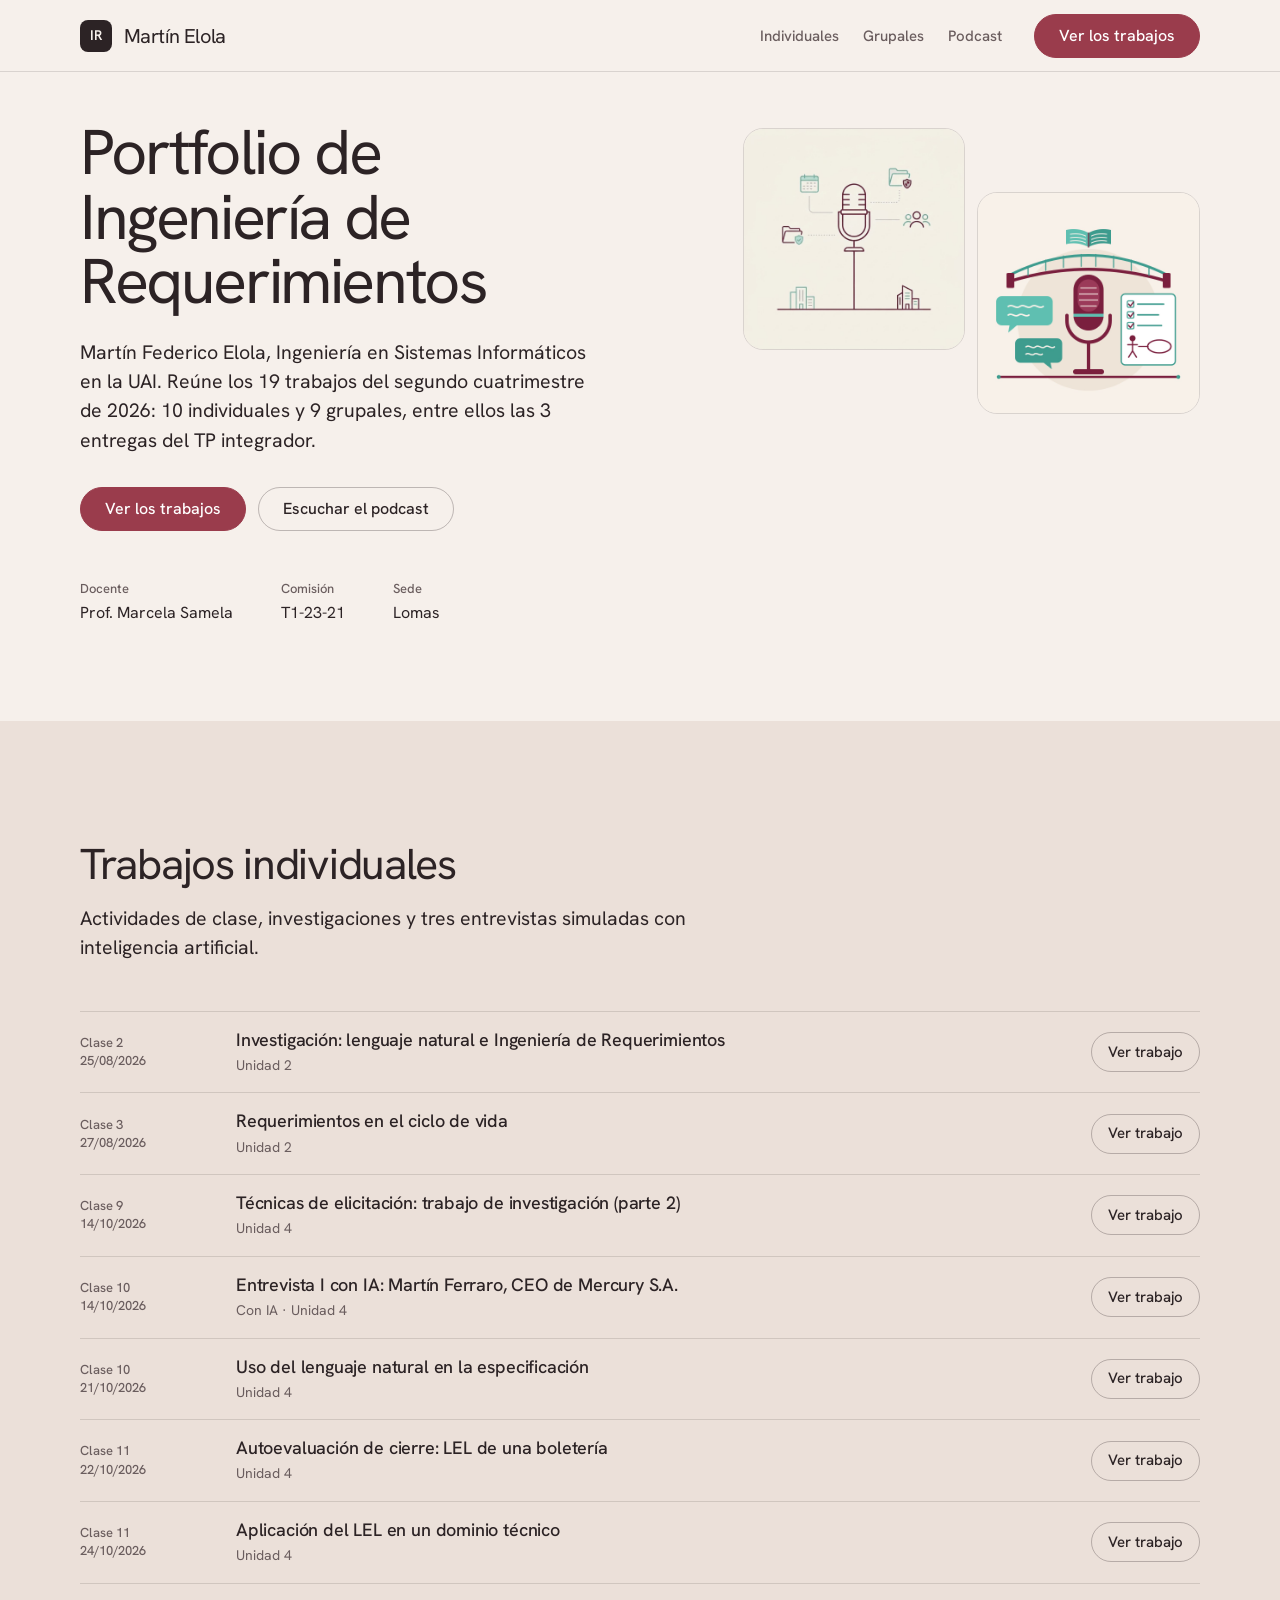
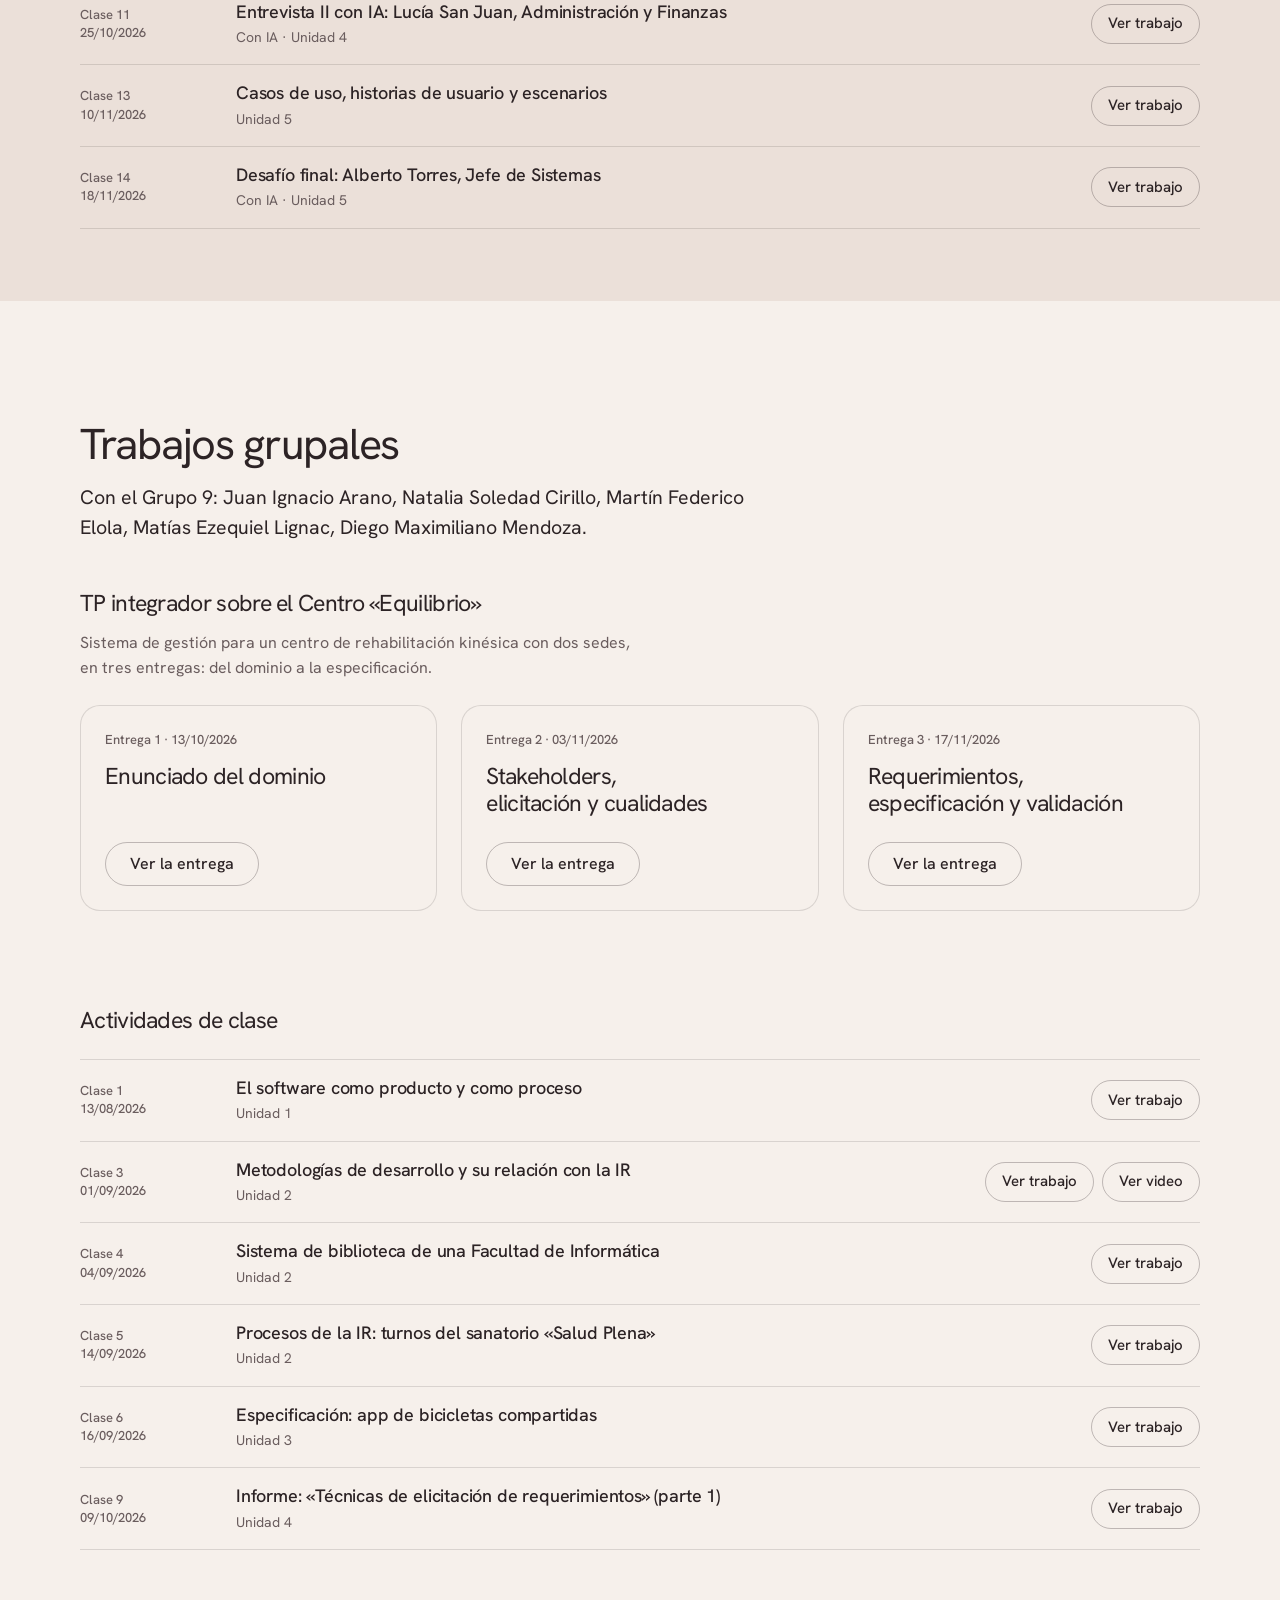
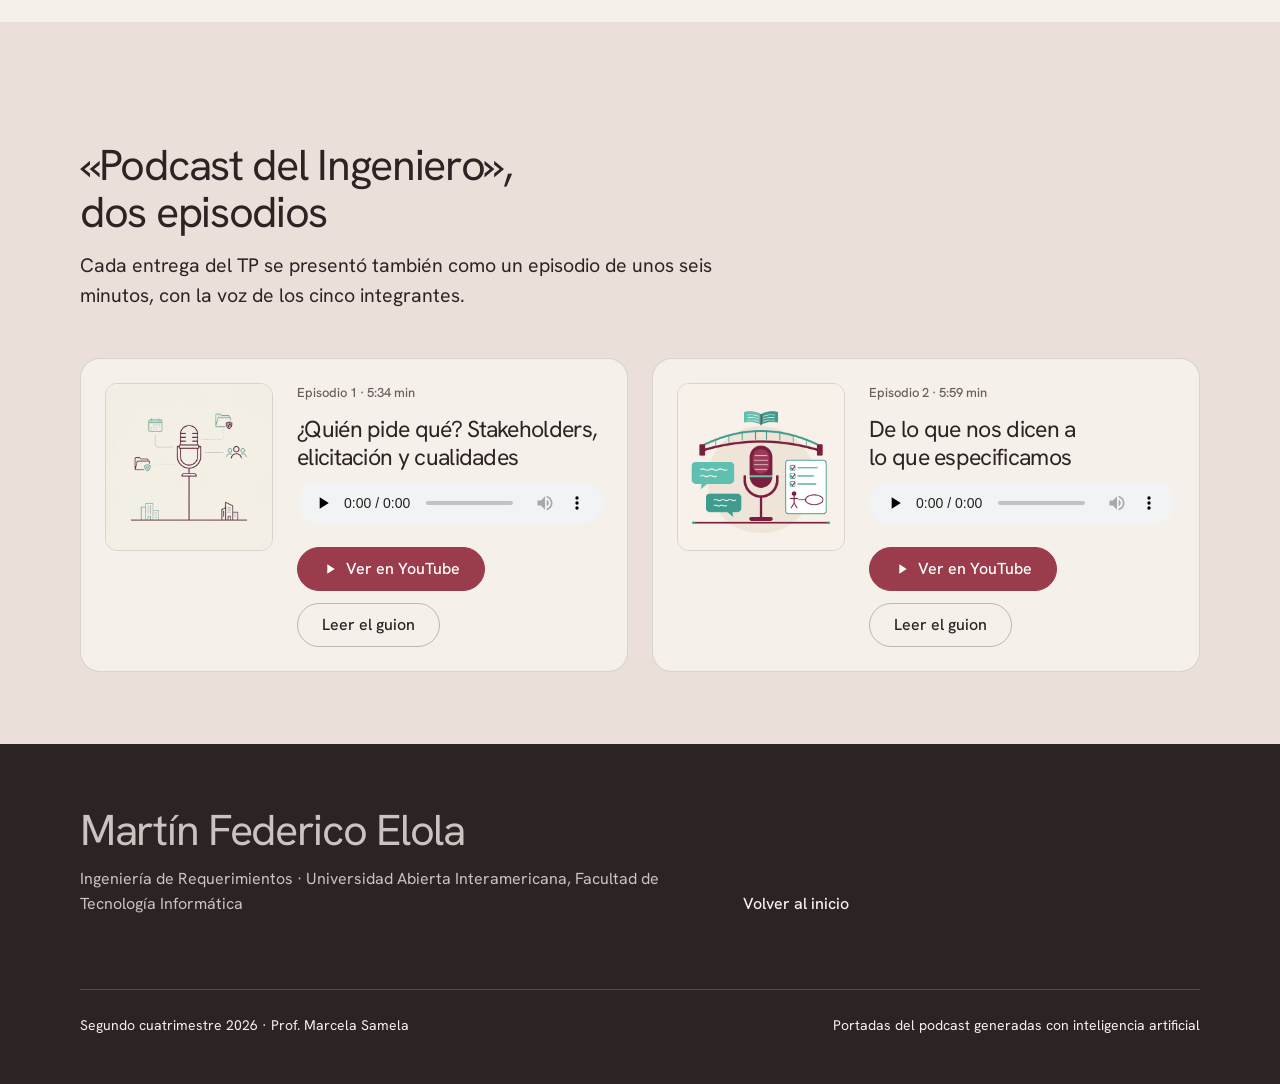
==== commit 0107da5e: "Separar los trabajos en individuales y grupales Co-Authored-By: Claude Opus 5.5 <noreply@anthropic.c" ====
--- a/index.html
+++ b/index.html
@@ -17,7 +17,7 @@
   <link rel="preconnect" href="https://fonts.googleapis.com">
   <link rel="preconnect" href="https://fonts.gstatic.com" crossorigin>
   <link href="https://fonts.googleapis.com/css2?family=Hanken+Grotesk:wght@400;500;600&display=swap" rel="stylesheet">
-  <link rel="stylesheet" href="assets/css/styles.css?v=6">
+  <link rel="stylesheet" href="assets/css/styles.css?v=7">
   <script>document.documentElement.classList.add("m-enter")</script>
 </head>
 <body>
@@ -26,11 +26,11 @@
     <a class="skip-link" href="#top">Saltar al contenido</a>
     <a class="logo" href="#top" aria-label="Inicio"><span class="mark--initial">IR</span><span class="name-full">Martín Elola</span></a>
     <ul class="nav__links">
-      <li><a href="#tp">TP integrador</a></li>
+      <li><a href="#individuales">Individuales</a></li>
+      <li><a href="#grupales">Grupales</a></li>
       <li><a href="#podcast">Podcast</a></li>
-      <li><a href="#actividades">Actividades</a></li>
     </ul>
-    <a class="btn btn--primary" href="#actividades">Ver los trabajos</a>
+    <a class="btn btn--primary" href="#individuales">Ver los trabajos</a>
   </div>
 </header>
 
@@ -39,9 +39,9 @@
     <div class="wrap">
       <div data-enter>
         <h1>Portfolio de Ingeniería de Requerimientos</h1>
-        <p class="hero__lead">Martín Federico Elola, Ingeniería en Sistemas Informáticos en la UAI. Reúne los 19 trabajos del segundo cuatrimestre de 2026: 16 actividades de clase y las 3 entregas del TP integrador.</p>
+        <p class="hero__lead">Martín Federico Elola, Ingeniería en Sistemas Informáticos en la UAI. Reúne los 19 trabajos del segundo cuatrimestre de 2026: 10 individuales y 9 grupales, entre ellos las 3 entregas del TP integrador.</p>
         <div class="btn-row">
-          <a class="btn btn--primary" href="#actividades">Ver los trabajos</a>
+          <a class="btn btn--primary" href="#individuales">Ver los trabajos</a>
           <a class="btn btn--secondary" href="#podcast">Escuchar el podcast</a>
         </div>
         <dl class="facts">
@@ -57,33 +57,41 @@
     </div>
   </section>
 
-  <section id="tp" class="alt">
+  <section id="individuales" class="alt">
     <div class="wrap">
       <div class="head">
-        <h2 class="h2">TP integrador sobre el Centro «Equilibrio»</h2>
-        <p class="sub">Sistema de gestión para un centro de rehabilitación kinésica con dos sedes. Lo hicimos en grupo y en tres entregas, del dominio a la especificación.</p>
+        <h2 class="h2">Trabajos individuales</h2>
+        <p class="sub">Actividades de clase, investigaciones y tres entrevistas simuladas con inteligencia artificial.</p>
       </div>
-      <div class="cards cards--3" id="entregas"></div>
-      <p class="team" id="team"></p>
+      <ol class="rows" id="lista-ind"></ol>
     </div>
   </section>
 
-  <section id="podcast">
+  <section id="grupales">
+    <div class="wrap">
+      <div class="head">
+        <h2 class="h2">Trabajos grupales</h2>
+        <p class="sub" id="team"></p>
+      </div>
+      <div class="block">
+        <h3 class="h3">TP integrador sobre el Centro «Equilibrio»</h3>
+        <p class="block__sub">Sistema de gestión para un centro de rehabilitación kinésica con dos sedes, en tres entregas: del dominio a la especificación.</p>
+        <div class="cards cards--3" id="entregas"></div>
+      </div>
+      <div class="block">
+        <h3 class="h3">Actividades de clase</h3>
+        <ol class="rows" id="lista-grp"></ol>
+      </div>
+    </div>
+  </section>
+
+  <section id="podcast" class="alt">
     <div class="wrap">
       <div class="head">
         <h2 class="h2">«Podcast del Ingeniero», dos episodios</h2>
         <p class="sub">Cada entrega del TP se presentó también como un episodio de unos seis minutos, con la voz de los cinco integrantes.</p>
       </div>
       <div class="cards cards--2" id="episodios"></div>
-    </div>
-  </section>
-
-  <section id="actividades" class="alt">
-    <div class="wrap">
-      <div class="head">
-        <h2 class="h2">Actividades de la cursada. <span class="muted">De la clase 1 a la 14.</span></h2>
-      </div>
-      <ol class="rows" id="lista"></ol>
     </div>
   </section>
 </main>
@@ -95,13 +103,13 @@
       <p style="margin-top: var(--s-3)">Ingeniería de Requerimientos · Universidad Abierta Interamericana, Facultad de Tecnología Informática</p>
     </div>
     <div class="btn-row" style="justify-content: flex-start">
-      <a class="link" href="#actividades">Volver a los trabajos</a>
+      <a class="link" href="#top">Volver al inicio</a>
     </div>
     <div class="legal"><span>Segundo cuatrimestre 2026 · Prof. Marcela Samela</span><span>Portadas del podcast generadas con inteligencia artificial</span></div>
   </div>
 </footer>
 
-<script src="assets/js/data.js?v=6"></script>
-<script src="assets/js/app.js?v=6"></script>
+<script src="assets/js/data.js?v=7"></script>
+<script src="assets/js/app.js?v=7"></script>
 </body>
 </html>
--- a/assets/css/styles.css
+++ b/assets/css/styles.css
@@ -109,7 +109,10 @@
 .card h3 { font-size: var(--t-h3); line-height: 1.2; letter-spacing: var(--track); }
 .card .btn-row { margin-top: auto; padding-top: var(--s-3); }
 @media (hover: hover) and (pointer: fine) { .card:hover { transform: translateY(-2px); border-color: var(--line-strong); transition-duration: 180ms; } }
-.team { margin-top: var(--s-6); font-size: var(--t-body); }
+.h3 { font-size: var(--t-h3); line-height: 1.2; letter-spacing: var(--track); }
+.block + .block { margin-top: var(--s-9); }
+.block .h3 { margin-bottom: var(--s-5); }
+.block__sub { color: var(--p-muted); max-width: 62ch; margin: calc(var(--s-3) * -1) 0 var(--s-5); }
 
 /* podcast */
 .ep { flex-direction: row; gap: var(--s-5); align-items: flex-start; }
